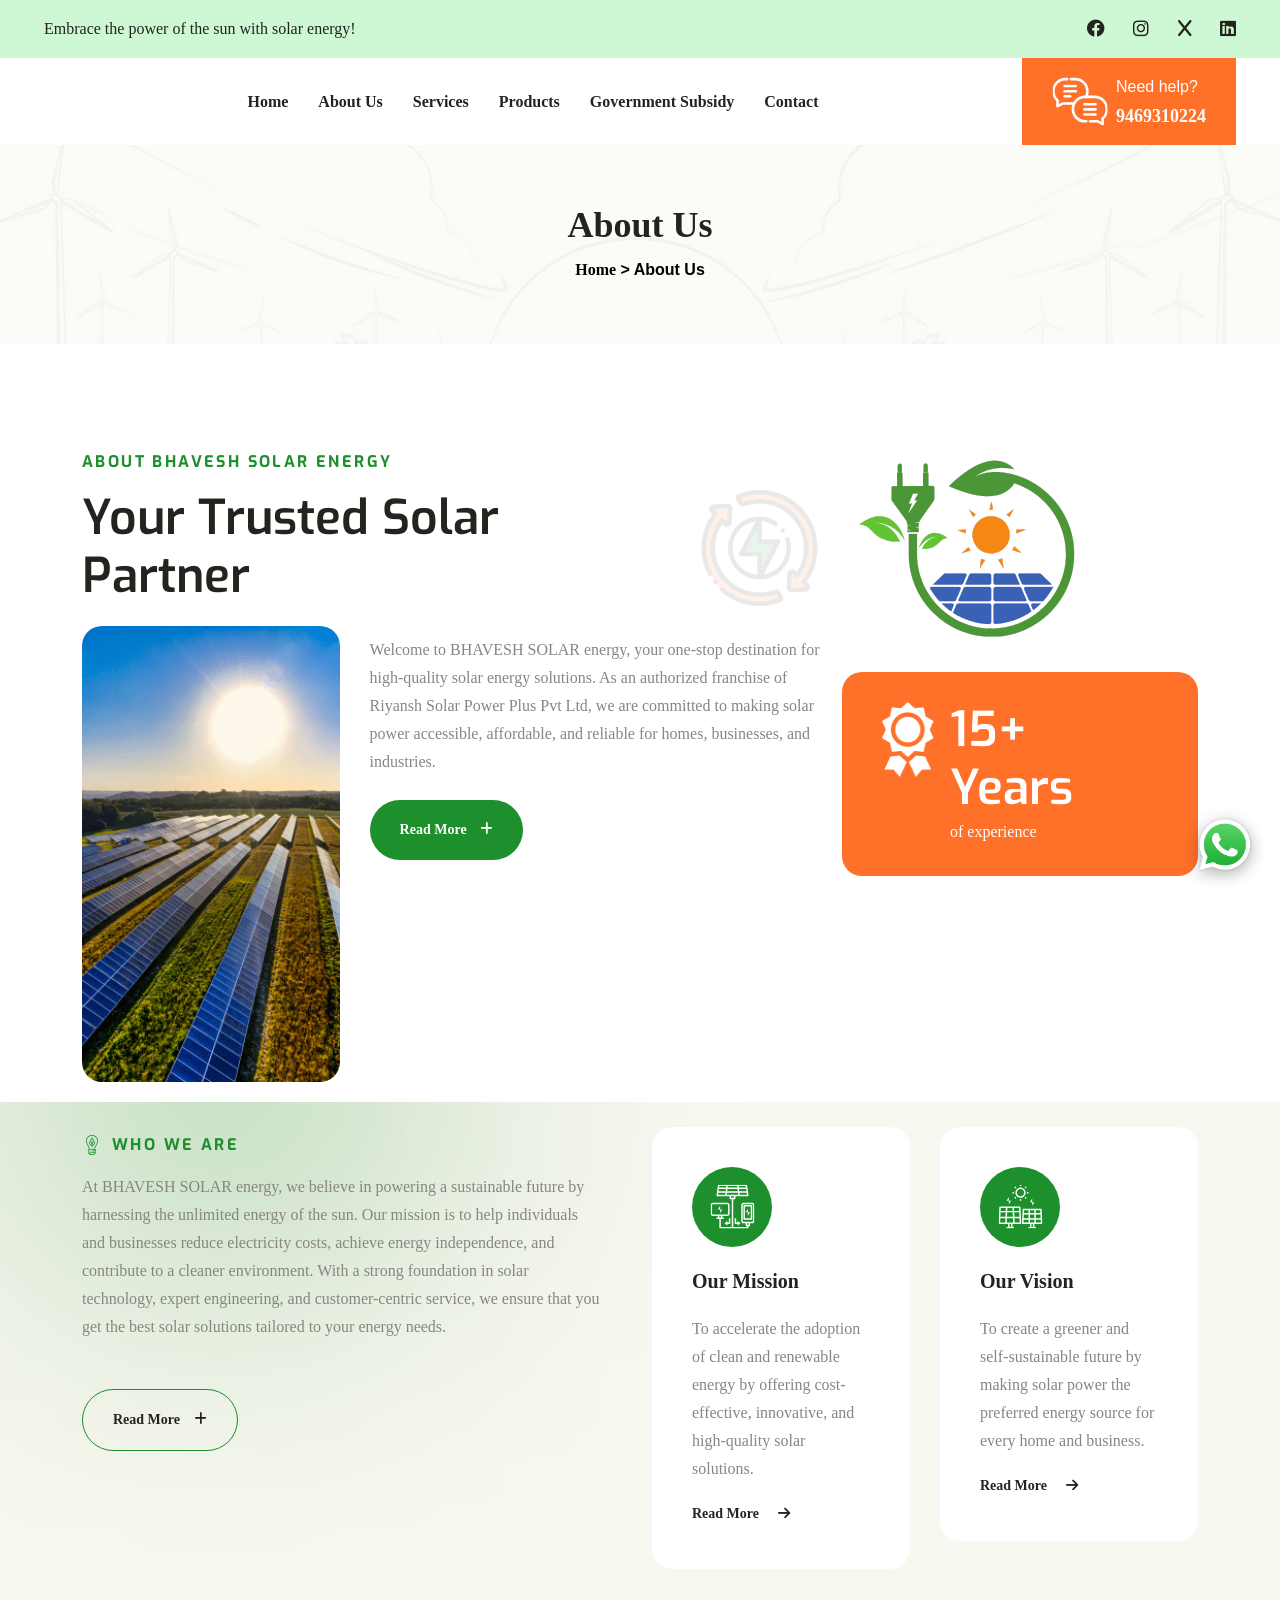
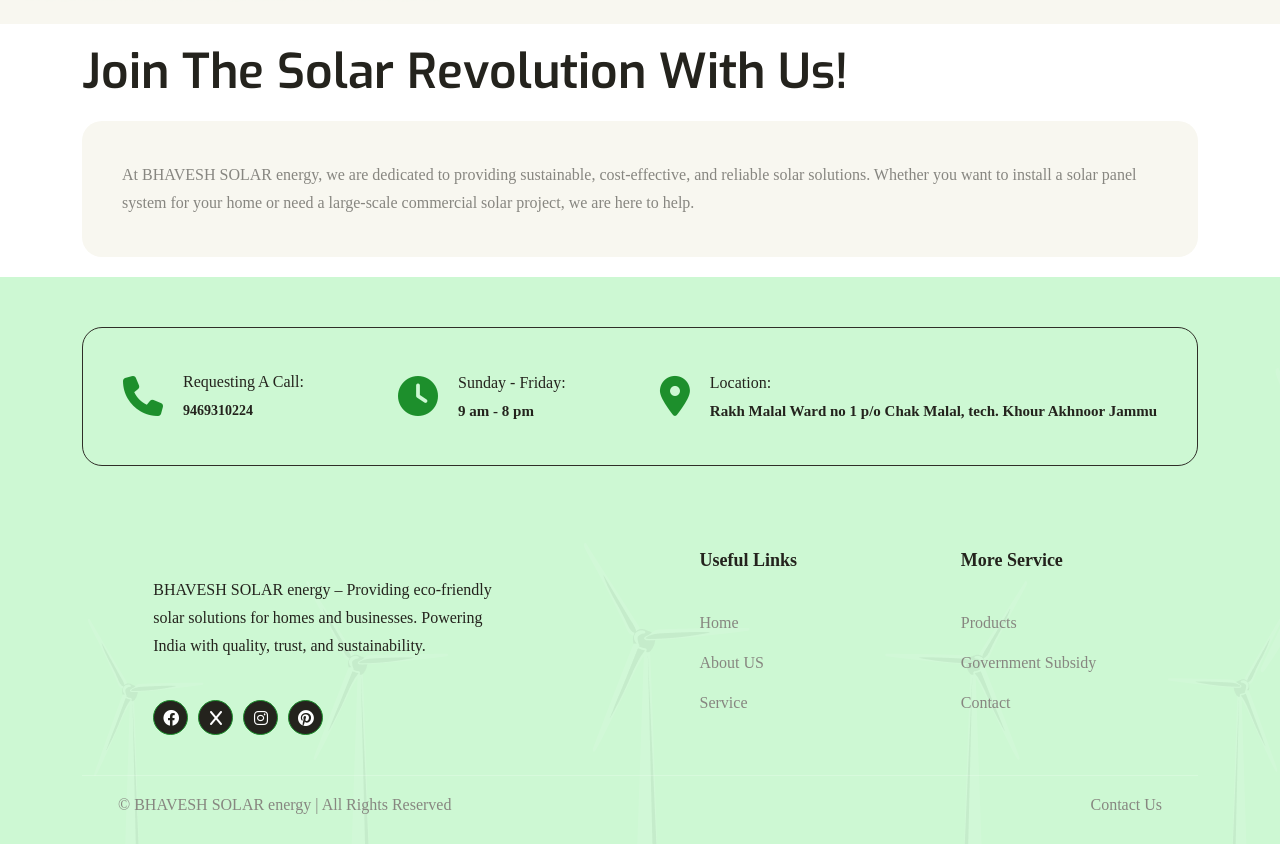
==== about-us.html @ 12debda6 "Initial commit - rgsolarenterprises.in website" ====
﻿<!DOCTYPE html>
<!-- Language -->
<html lang="zxx">


<head>
    <meta http-equiv="Cache-Control" content="no-cache, no-store, must-revalidate" />
    <meta http-equiv="Pragma" content="no-cache" />
    <meta http-equiv="Expires" content="0" />
    <style>
        .text {
            color: black;
        }

        .text:hover {
            color: #1D8F2C;
        }

        .center-box {
            display: flex;
            justify-content: center;
            align-items: center;
            height: 100vh;
        }

        .content-box {
            text-align: center;
            padding: 50px;
            border: 2px solid transparent;
            transition: border-color 0.3s ease-in-out;
        }

        /* .content-box:hover {
            border-color: #f39c12; 
        } */
    </style>
    <!-- Meta Tags -->
    <meta charset="UTF-8" />
    <meta name="viewport" content="width=device-width, initial-scale=1.0" />
    <!-- Page Title -->
    <title>JK Solar - BHAVESH SOLAR energy</title>
    <!-- Favicon -->
    <link rel="shortcut icon" href="assets/images/favicon.html" />

    <!-- Bootstrap CSS -->
    <link rel="stylesheet" href="assets/vendors/bootstrap/css/bootstrap.min.css" />
    <!-- FontAwesome CSS -->
    <link rel="stylesheet" href="assets/vendors/font-awesome/css/all.min.css" />
    <!-- Slick Slider CSS -->
    <link rel="stylesheet" href="assets/vendors/slick-slider/slick.css" />
    <!-- Slick Slider Theme -->
    <link rel="stylesheet" href="assets/vendors/slick-slider/slick-theme.css" />

    <!-- MetisMenu CSS -->
    <link rel="stylesheet" href="assets/vendors/metismenu/metismenu.css" />

    <!-- Magnific Popup -->
    <link rel="stylesheet" href="assets/vendors/magnific-popup/magnific-popup.css" />

    <!-- Main Stylesheet -->
    <link rel="stylesheet" href="assets/css/style.css?v=202610112" />
</head>

<body class="body-wrapper home-one" data-scroll-animation="true">
    <!-- Overlay -->
    <div class="overlay"></div>

    <!-- Top Header Start -->
    <div class="srex-top-header d-none d-md-block">
        <div class="container-fluid">
            <div class="row">
                <div class="col-6 col-md-8">
                    <p>Embrace the power of the sun with solar energy!</p>
                </div>
                <div class="col-6 col-md-4">
                    <ul>
                        <li>
                            <a href="#"><i class="fa-brands fa-facebook"></i></a>
                            <a href="#"><i class="fa-brands fa-instagram"></i></a>
                            <a href="#"><i class="fa-brands fa-x"></i></a>
                            <a href="#"><i class="fa-brands fa-linkedin"></i></a>
                        </li>
                    </ul>
                </div>
            </div>
        </div>
    </div>
    <!-- Top Header End -->


    <!-- Header Start -->

    <header class="srex-header srex-header--home-two">
        <div class="container-fluid">
            <div class="row">
                <div class="col-12">
                    <nav class="ud-main-menu ud-main-menu--home-one d-flex align-items-center justify-content-between" aria-label="Main Navigation">
                        <div class="ud-main-menu__logo ">
                            <a href="index.html">
                <!-- <img 
                  src="assets/images/img4.png"
                  alt="rsSolar"
                > -->
              </a>
                        </div>
                        <ul class="ud-main-menu__links d-none d-lg-flex">
                            <li>
                                <a href="index.html">Home </i
                ></a>
                                <!-- <ul class="ud-main-menu__sub-menu">
                  <li><a href="index.html">Home 1</a></li>
                  <li><a href="index.html">Home 2</a></li>
                  <li><a href="index-3.html">Home 3</a></li>
                </ul> -->
                            </li>
                            <li>
                                <a href="about.html">About Us</a>
                            </li>
                            <li>
                                <a href="services.html">Services </i
                ></a>

                            </li>


                            <li>
                                <a href="products.html">Products</i
                ></a>

                            </li>
                            <li>
                                <a href="governmentSubsidy.html">Government Subsidy </a>
                            </li>
                            <li>
                                <a href="contact.html">Contact</a>
                            </li>
                        </ul>

                        <div class="ud-hamburger-menu d-block d-lg-none ">
                            <div class="ud-hamburger-menu__btn">
                                <span></span>
                            </div>
                        </div>

                        <div class="srex-header__call srex-header--home-two__call-two d-flex align-items-center gap-2 m-0 d-none d-xl-flex">
                            <img src="assets/images/chat-2.svg" alt="Chat">
                            <div>
                                <span>Need help?</span>
                                <h4>
                                    <a href="tel:+919469310224">9469310224</a>
                                </h4>
                            </div>
                        </div>
                    </nav>
                </div>
            </div>
        </div>

        <!-- Side Popup -->
        <div class="ud-side-popup ud-side-popup--home-one">
            <div class="ud-side-popup__header">
                <div class="ud-side-popup__header-logo">
                    <!-- <img src="assets/images/img4.png" alt="rssolar"> -->
                </div>
                <button class="side-popup-close">
          <i class="fa-solid fa-xmark"></i>
        </button>
            </div>
            <div class="ud-side-popup__body">
                <ul class="metismenu" id="side-menu">
                    <li>
                        <a href="index.html">
              Home 
            </a>

                    </li>
                    <li>
                        <a href="about.html">About Us</a>
                    </li>
                    <li>
                        <a href="services.html">
              Services 
            </a>

                    </li>


                    <li>
                        <a href="products.html">
              Products 
            </a>

                    </li>
                    <li>
                        <a href="governmentSubsidy.html">Government Subsidy </a>
                    </li>
                    <li>
                        <a href="contact.html">Contact</a>
                    </li>
                </ul>
            </div>
            <div class="ud-side-popup__bottom">
                <div class="ud-side-popup__bottom-info">
                    <div class="ud-side-popup__bottom-info-box d-flex align-items-center gap-3 py-0 m-0">
                        <i class="fa-solid fa-phone"></i>
                        <div class="ud-header-info-box__details">
                            <span>Need Help?</span>
                            <h4>
                                <a href="tel:+919469310224">9469310224</a>
                            </h4>
                        </div>
                    </div>
                    <div class="ud-side-popup__bottom-info-box d-flex align-items-center gap-3 py-0 m-0">
                        <i class="fa-solid fa-paper-plane"></i>
                        <div class="ud-header-info-box__details">
                            <span>Rakh Malal Ward no 1 p/o Chak Malal, tech. Khour Akhnoor Jammu</span>
                            <h4>Signature Franchise</h4>
                        </div>
                    </div>
                    <div class="ud-side-popup__bottom-info-box d-flex align-items-center gap-3 py-0 m-0">
                        <i class="fa-solid fa-envelope"></i>
                        <div class="ud-header-info-box__details">
                            <span>Send email</span>
                            <h4>
                                <a href="mailto:sharmageeta5291@gmail.com">sharmageeta5291@gmail.com</a>
              </h4>
            </div>
          </div>
        </div>
        <ul class="ud-side-popup__bottom-socials">
          <li>
            <a href="#">
              <i class="fa-brands fa-facebook-f"></i>
            </a>
                                </li>
                                <li>
                                    <a href="#">
              <i class="fa-brands fa-x-twitter"></i>
            </a>
                                </li>
                                <li>
                                    <a href="#">
              <i class="fa-brands fa-instagram"></i>
            </a>
                                </li>
                                <li>
                                    <a href="#">
              <i class="fa-brands fa-youtube"></i>
            </a>
                                </li>
                                </ul>
                        </div>
                    </div>
    </header>

    <!-- Header End -->


    <!-- start whatsapp icon -->

    <div class="whatsapp-icon">
        <a href="https://wa.me/919469310224" class="whatsapp-float" target="_blank"><img src="assets/images/WhatsApp.png" alt="whatsapp-icon"> </a>
    </div>

    <!-- close whatsapp icon  -->

    <!-- START SECTION TOP -->
    <section class="section-top">
        <div class="container">
            <div class="col-lg-10 offset-lg-1 text-center">
                <div class="section-top-title">
                    <h1>About Us</h1>
                    <ul>
                        <li><a href="index.html">Home</a></li>
                        <li>> About Us</li>
                    </ul>
                </div>
                <!-- //.HERO-TEXT -->
            </div>
            <!--- END COL -->
        </div>
        <!--- END CONTAINER -->
    </section>
    <!-- END SECTION TOP -->

    <!-- About Us Section Start -->
    <section class="srex-about-us-two sbut srex-section">
        <div class="container">
            <div class="row justify-content-between">
                <div class="col-12 col-lg-8">
                    <div class="srex-section__head wow ud-fade-in-up" data-wow-delay="200ms">
                        <h5 class="srex-section__head__badge">About BHAVESH SOLAR energy</h5>
                        <div class="d-flex align-content-center gap-5">
                            <h2 class="srex-section__head__title">
                                Your Trusted Solar Partner
                            </h2>
                            <img src="assets/images/frame.png" alt="About_Us_Frame" class="srex-about-us-two__img wow ud-fade-in-down" data-wow-delay="200ms" />
                        </div>
                    </div>
                    <div class="srex-about-us-two__left-content wow ud-fade-in-up" data-wow-delay="200ms">
                        <div class="srex-about-us-two__left-content__img">
                            <img src="assets/images/about-us/Solaroasis%20about%203.png" alt="About_Us_Left" />
                        </div>
                        <div class="srex-about-us-two__left-content__right wow ud-fade-in-up" data-wow-delay="200ms">
                            <p>
                                Welcome to BHAVESH SOLAR energy, your one-stop destination for high-quality solar energy solutions. As an authorized franchise of Riyansh Solar Power Plus Pvt Ltd, we are committed to making solar power accessible, affordable, and reliable for homes, businesses,
                                and industries.
                            </p>
                            <!-- <div class="srex-icon-list mt-3">
                                    <ul>
                                        <li>
                                            <i class="fa-solid fa-check"></i>
                                            <p>
                                                Redefining Energy with Solar
                                                Technology
                                            </p>
                                        </li>
                                        <li>
                                            <i class="fa-solid fa-check"></i>
                                            <p>Unleash the Power of the Sun</p>
                                        </li>
                                    </ul>
                                </div> -->
                            <a href="#" class="srex-btn srex-btn--primary mt-4">
                  Read More <i class="fa-solid fa-plus"></i>
                </a>
                        </div>
                    </div>
                </div>
                <div class="col-12 col-lg-4">
                    <img src="assets/images/about-us/Solaroasis%20Aboutus01.png" alt="About_Us_Right" class="srex-about-us-two__right-content__img wow ud-fade-in-up" data-wow-delay="200ms" />
                    <div class="srex-about-us-two__box d-flex gap-3 wow ud-fade-in-up" data-wow-delay="200ms">
                        <img src="assets/images/about-us/medal.png" alt="Medal" />
                        <div class="srex-about-us-two__box__text">
                            <h2>15+ Years</h2>
                            <p>of experience</p>
                        </div>
                    </div>
                </div>
            </div>
        </div>
    </section>

    <!-- About Us Section End -->

    <!-- Features Start -->
    <section class="srex-features srex-section">
        <div class="container">
            <div class="row justify-content-between">
                <div class="col-lg-6 col-12">
                    <div class="srex-features__left text-left">
                        <div class="srex-section__head">
                            <h5 class="srex-section__head__badge wow ud-fade-in-up" data-wow-delay="200ms">
                                <img src="assets/images/badge-icon.svg" alt="Badge Icon" /> Who We Are
                            </h5>
                            <!-- <h2 class="srex-section__head__title wow ud-fade-in-up" data-wow-delay="250ms">
									Harness the power of the sun with solar
									energy!
								</h2> -->
                            <p class="mb-5 wow ud-fade-in-up" data-wow-delay="200ms">
                                At BHAVESH SOLAR energy, we believe in powering a sustainable future by harnessing the unlimited energy of the sun. Our mission is to help individuals and businesses reduce electricity costs, achieve energy independence, and contribute to a cleaner environment.
                                With a strong foundation in solar technology, expert engineering, and customer-centric service, we ensure that you get the best solar solutions tailored to your energy needs.
                            </p>
                            <a href="#" class="srex-btn srex-btn--outline wow ud-fade-in-up" data-wow-delay="200ms">
                  Read More <i class="fa-solid fa-plus"></i>
                </a>
                        </div>
                    </div>
                </div>
                <div class="col-lg-6 col-12">
                    <div class="srex-info-box srex-info-box--feature-box">
                        <div class="row">
                            <div class="col-md-6 col-12">
                                <div class="srex-info-box__item wow ud-fade-in-up" data-wow-duration="1s">
                                    <div class="d-flex justify-content-between align-items-center">
                                        <div class="srex-info-box__item__img">
                                            <img src="assets/images/home-one/features/features-1.svg" class="srex-info-box__item__logo" alt="GreenSun Support" />
                                        </div>
                                    </div>
                                    <h3 class="srex-info-box__item__text">Our Mission</h3>
                                    <p class="mb-3">
                                        To accelerate the adoption of clean and renewable energy by offering cost-effective, innovative, and high-quality solar solutions.
                                    </p>
                                    <div class="srex-info-box__more">
                                        <a href="#">Read More
                        <i class="fa-solid fa-arrow-right"></i>
                      </a>
                                    </div>
                                </div>
                            </div>
                            <div class="col-md-6 col-12">
                                <div class="srex-info-box__item wow ud-fade-in-up" data-wow-duration="1.3s">
                                    <div class="d-flex justify-content-between align-items-center">
                                        <div class="srex-info-box__item__img">
                                            <img src="assets/images/home-one/features/features-2.svg" class="srex-info-box__item__logo" alt="BrightSun Support" />
                                        </div>
                                    </div>
                                    <h3 class="srex-info-box__item__text">Our Vision</h3>
                                    <p class="mb-3">
                                        To create a greener and self-sustainable future by making solar power the preferred energy source for every home and business.
                                    </p>
                                    <div class="srex-info-box__more">
                                        <a href="#">Read More <i class="fa-solid fa-arrow-right"></i
                      ></a>
                                    </div>
                                </div>
                            </div>


                        </div>
                    </div>
                </div>
            </div>
        </div>
    </section>
    <div class="container">
        <h2 class="srex-info-box__item__text">
            Join the Solar Revolution with Us!
        </h2>
        <p class="srex-info-box__item wow ud-fade-in-up srex-service-text">
            At BHAVESH SOLAR energy, we are dedicated to providing sustainable, cost-effective, and reliable solar solutions. Whether you want to install a solar panel system for your home or need a large-scale commercial solar project, we are here to help.
        </p>
    </div>
    <!-- Features End -->



    <!-- Footer Start-->
    <footer class="srex-footer-two">
        <div class="container">
            <div class="srex-footer-two__top__content">
                <ul class="srex-footer-two__top__content__contact d-flex justify-content-between">
                    <li>
                        <div class="srex-footer-two__top__content__contact __icon">
                            <i class="fa-solid fa-phone"></i>
                        </div>
                        <div class="srex-footer-two__top__content__contact __text">
                            <p>
                                Requesting A Call:
                            </p>
                            <p>
                                <a style="font-size: 14px;" href="tel:+919469310224">9469310224</a>
                            </p>
                        </div>
                    </li>
                    <li>
                        <div class="srex-footer-two__top__content__contact __icon">
                            <i class="fa-solid fa-clock"></i>
                        </div>
                        <div class="srex-footer-two__top__content__contact __text">
                            <p>
                                Sunday - Friday:
                            </p>
                            <h3 style="font-size: 15px;">
                                9 am - 8 pm
                            </h3>
                        </div>
                    </li>
                    <li>
                        <div class="srex-footer-two__top__content__contact __icon">
                            <i class="fa-solid fa-location-dot"></i>
                        </div>
                        <div class="srex-footer-two__top__content__contact __text">
                            <p>
                                Location:
                            </p>
                            <h3 style="font-size: 15px;">Rakh Malal Ward no 1 p/o Chak Malal, tech. Khour Akhnoor Jammu</h3>
                        </div>
                    </li>

                </ul>
            </div>
            <div class="srex-footer-two__links footer-two">
                <div class="row justify-content-evenly">
                    <div class="col-12 col-lg-5 col-md-6">
                        <div class="srex-footer-two__links__logo">
                            <!-- <img src="assets/images/img4.png" alt="Logo"> -->
                            <p class="srex-footer-two__links__logo__text">BHAVESH SOLAR energy – Providing eco-friendly solar solutions for homes and businesses. Powering India with quality, trust, and sustainability.</p>
                            <ul class="srex-footer-two__links__social_links">
                                <li><i class="fa-brands fa-facebook"></i></li>
                                <li><i class="fa-brands fa-x"></i></li>
                                <li><i class="fa-brands fa-instagram"></i></li>
                                <li><i class="fa-brands fa-pinterest"></i></li>
                            </ul>
                        </div>
                    </div>
                    <div class="col-12 col-lg-2 col-md-6">
                        <div class="srex-footer__links__wrapper">
                            <h4>Useful Links</h4>
                            <div class="srex-footer__links__content">
                                <ul class="srex-footer__links__list">
                                    <li>
                                        <a href="index.html">Home</a>
                                    </li>
                                    <li>
                                        <a href="about.html">About US</a>
                                    </li>
                                    <li>
                                        <a href="services.html">Service</a>
                                    </li>

                                </ul>
                            </div>
                        </div>
                    </div>
                    <div class="col-12 col-lg-2 col-md-6">
                        <div class="srex-footer__links__wrapper">
                            <h4>More Service</h4>
                            <div class="srex-footer__links__content">
                                <ul class="srex-footer__links__list">
                                    <li>
                                        <a href="products.html">Products</a>
                                    </li>
                                    <li>
                                        <a href="governmentSubsidy.html">Government Subsidy</a>
                                    </li>
                                    <li>
                                        <a href="contact.html">Contact</a>
                                    </li>
                                </ul>
                            </div>
                        </div>
                    </div>

                </div>
            </div>

            <div class="border-line"></div>

            <div class="srex-footer__bottom">
                <div class="row mx-4">
                    <div class="col-12 col-md-6">
                        <p>
                            &copy; BHAVESH SOLAR energy | All Rights Reserved
                        </p>
                    </div>
                    <div class="col-12 col-md-6">
                        <ul class="srex-footer__bottom__links">

                            <li>
                                <a href="contact.html">Contact Us</a>
                            </li>
                        </ul>
                    </div>
                </div>
            </div>
        </div>
    </footer>
    <!-- Footer End -->

    <!-- jQuery -->
    <script src="assets/vendors/jquery/jquery-3.6.0.min.js"></script>
    <!-- Popper JS -->
    <script src="assets/vendors/bootstrap/js/popper.min.js"></script>
    <!-- Bootstrap JS -->
    <script src="assets/vendors/bootstrap/js/bootstrap.min.js"></script>
    <!-- Slick Slider JS -->
    <script src="assets/vendors/slick-slider/slick.js"></script>
    <!-- WOW JS -->
    <script src="assets/vendors/wow/wow.min.js"></script>
    <!-- MetisMenu JS -->
    <script src="assets/vendors/metismenu/metismenu.js"></script>

    <!-- Magnific Popup JS -->
    <script src="assets/vendors/magnific-popup/magnific-popup.min.js"></script>

    <!-- Waypoints JS -->
    <script src="assets/vendors/waypoints/waypoints.min.js"></script>
    <!-- CounterUp JS -->
    <script src="assets/vendors/counterup/counterup.js"></script>

    <!-- Mixitup -->
    <script src="assets/vendors/jquery-mixitup/jquery-mixitup.min.js"></script>

    <!-- Custom JS -->
    <script src="assets/js/custom.js"></script>
    <!-- Code injected by live-server -->
    <script>
        // <![CDATA[  <-- For SVG support
        if ('WebSocket' in window) {
            (function() {
                function refreshCSS() {
                    var sheets = [].slice.call(document.getElementsByTagName("link"));
                    var head = document.getElementsByTagName("head")[0];
                    for (var i = 0; i < sheets.length; ++i) {
                        var elem = sheets[i];
                        var parent = elem.parentElement || head;
                        parent.removeChild(elem);
                        var rel = elem.rel;
                        if (elem.href && typeof rel != "string" || rel.length == 0 || rel.toLowerCase() == "stylesheet") {
                            var url = elem.href.replace(/(&|\?)_cacheOverride=\d+/, '');
                            elem.href = url + (url.indexOf('?') >= 0 ? '&' : '?') + '_cacheOverride=' + (new Date().valueOf());
                        }
                        parent.appendChild(elem);
                    }
                }
                var protocol = window.location.protocol === 'http:' ? 'ws://' : 'wss://';
                var address = protocol + window.location.host + window.location.pathname + '/ws';
                var socket = new WebSocket(address);
                socket.onmessage = function(msg) {
                    if (msg.data == 'reload') window.location.reload();
                    else if (msg.data == 'refreshcss') refreshCSS();
                };
                if (sessionStorage && !sessionStorage.getItem('IsThisFirstTime_Log_From_LiveServer')) {
                    console.log('Live reload enabled.');
                    sessionStorage.setItem('IsThisFirstTime_Log_From_LiveServer', true);
                }
            })();
        } else {
            console.error('Upgrade your browser. This Browser is NOT supported WebSocket for Live-Reloading.');
        }
        // ]]>
    </script>
</body>

</html>
---- assets/vendors/metismenu/metismenu.css ----
/*
 * metismenu - v2.7.2
 * A jQuery menu plugin
 * https://github.com/onokumus/metismenu#readme
 *
 * Made by Osman Nuri Okumus <onokumus@gmail.com> (https://github.com/onokumus)
 * Under MIT License
 */
 .metismenu .arrow{float:right;line-height:1.42857}[dir=rtl] .metismenu .arrow,[dir=rtl] .metismenu .plus-minus,[dir=rtl] .metismenu .plus-times{float:left}.metismenu .glyphicon.arrow:before{content:"\e079"}.metismenu .active>a>.glyphicon.arrow:before{content:"\e114"}.metismenu .fa.arrow:before{content:"\f104"}.metismenu .active>a>.fa.arrow:before{content:"\f107"}.metismenu .ion.arrow:before{content:"\f3d2"}.metismenu .active>a>.ion.arrow:before{content:"\f3d0"}.metismenu .plus-minus,.metismenu .plus-times{float:right}.metismenu .fa.plus-minus:before,.metismenu .fa.plus-times:before{content:"\f067"}.metismenu .active>a>.fa.plus-times{-webkit-transform:rotate(45deg);-ms-transform:rotate(45deg);-o-transform:rotate(45deg);transform:rotate(45deg)}.metismenu .active>a>.fa.plus-minus:before{content:"\f068"}.metismenu .collapse{display:none}.metismenu .collapse.in{display:block}.metismenu .collapsing{position:relative;height:0;overflow:hidden;-webkit-transition-timing-function:ease;-o-transition-timing-function:ease;transition-timing-function:ease;-webkit-transition-duration:.35s;-o-transition-duration:.35s;transition-duration:.35s;-webkit-transition-property:height,visibility;-o-transition-property:height,visibility;transition-property:height,visibility}.metismenu .has-arrow{position:relative}.metismenu .has-arrow::after{position:absolute;content:'';width:.5em;height:.5em;border-width:1px 0 0 1px;border-style:solid;border-color:initial;right:1em;-webkit-transform:rotate(-45deg) translate(0,-50%);-ms-transform:rotate(-45deg) translate(0,-50%);-o-transform:rotate(-45deg) translate(0,-50%);transform:rotate(-45deg) translate(0,-50%);-webkit-transform-origin:top;-ms-transform-origin:top;-o-transform-origin:top;transform-origin:top;top:50%;-webkit-transition:.3s ease-out;-o-transition:.3s ease-out;transition:.3s ease-out}[dir=rtl] .metismenu .has-arrow::after{right:auto;left:1em;-webkit-transform:rotate(135deg) translate(0,-50%);-ms-transform:rotate(135deg) translate(0,-50%);-o-transform:rotate(135deg) translate(0,-50%);transform:rotate(135deg) translate(0,-50%)}.metismenu .active>.has-arrow::after,.metismenu .has-arrow[aria-expanded=true]::after{-webkit-transform:rotate(-135deg) translate(0,-50%);-ms-transform:rotate(-135deg) translate(0,-50%);-o-transform:rotate(-135deg) translate(0,-50%);transform:rotate(-135deg) translate(0,-50%)}
---- assets/css/style.css ----
/**
===========================
Template: Solarex - Solar & Renewable Energy HTML Template
File: Default Styles
Author: ultraDevs
Author URI: https://themeforest.net/user/ultradevs
Description: Solarex - Solar & Renewable Energy HTML Template
Version: 1.0.0
===========================

Note: This file contains the styles for the full template. You can edit the styles of the template from here.

Default Styles

Table of Contents
01/ Variables
02/ Mixins
03/ Animation
04/ Fonts
05/ Common
06/ Top Header
07/ Header
08/ Hero
09/ Services
10/ About US
11/ Features
12/ Video
13/ Contact
14/ Portfolio
15/ Sponsor
16/ FAQ
17/ News Letter
18/ Stats
19/ Testimonial
20/ Blog
21/ Footer
22/ Support
23/ Pricing
24/ whatsapp icon
====================================
**/
/*------------------------------------
	01/ Variables
------------------------------------*/
/*------------------
Responsive Media Query Variables
------------------*/
/*------------------
Colors
------------------*/
/*------------------------------------
	02/ Mixins
------------------------------------*/
/*------------------------------------
	03/ Animation
------------------------------------*/
@import url("https://fonts.googleapis.com/css2?family=Exo:ital,wght@0,100..900;1,100..900&amp;family=Manrope:wght@200..800&amp;display=swap");
.ud-animated {
  animation-duration: 1s;
  animation-fill-mode: both;
}

/**
 * Fade in animation
*/
.ud-fade-in {
  animation-name: fadeIn;
}

@keyframes fadeIn {
  from {
    opacity: 0;
  }
  to {
    opacity: 1;
  }
}
/**
 * Fade out animation
*/
.ud-fade-out {
  animation-name: fadeOut;
}

@keyframes fadeOut {
  from {
    opacity: 1;
  }
  to {
    opacity: 0;
  }
}
/**
 * Fade in Left animation
*/
.ud-fade-in-left {
  animation-name: fadeInLeft;
}

@keyframes fadeInLeft {
  from {
    opacity: 0;
    transform: translateX(-50px);
  }
  to {
    opacity: 1;
    transform: translateX(0);
  }
}
/**
 * Fade in Right animation
*/
.ud-fade-in-right {
  animation-name: fadeInRight;
}

@keyframes fadeInRight {
  from {
    opacity: 0;
    transform: translateX(50px);
  }
  to {
    opacity: 1;
    transform: translateX(0);
  }
}
/**
 * Fade in Up animation
*/
.ud-fade-in-up {
  animation-name: fadeInUp;
}

@keyframes fadeInUp {
  from {
    opacity: 0;
    transform: translateY(50px);
  }
  to {
    opacity: 1;
    transform: translateY(0);
  }
}
/**
 * Fade in Down animation
*/
.ud-fade-in-down {
  animation-name: fadeInDown;
}

@keyframes fadeInDown {
  from {
    opacity: 0;
    transform: translateY(-50px);
  }
  to {
    opacity: 1;
    transform: translateY(0);
  }
}
/**
 * Zoom in animation
*/
.ud-zoom-in {
  animation-name: zoomIn;
}

@keyframes zoomIn {
  from {
    opacity: 0;
    transform: scale(0.5);
  }
  to {
    opacity: 1;
    transform: scale(1);
  }
}
/**
 * Zoom out animation
*/
.ud-zoom-out {
  animation-name: zoomOut;
}

@keyframes zoomOut {
  from {
    opacity: 1;
    transform: scale(1);
  }
  to {
    opacity: 0;
    transform: scale(0.5);
  }
}
/**
 * Rotate animation
*/
.ud-rotate {
  animation-name: rotate;
}

@keyframes rotate {
  from {
    transform: rotate(0deg);
  }
  to {
    transform: rotate(360deg);
  }
}
/**
 * Bounce animation
*/
.ud-bounce {
  animation-name: bounce;
}

@keyframes bounce {
  0%,
  20%,
  50%,
  80%,
  100% {
    transform: translateY(0);
  }
  40% {
    transform: translateY(-30px);
  }
  60% {
    transform: translateY(-15px);
  }
}
/**
 * Flash animation
*/
.ud-flash {
  animation-name: flash;
}

@keyframes flash {
  0%,
  50%,
  100% {
    opacity: 1;
  }
  25%,
  75% {
    opacity: 0;
  }
}
/*------------------------------------
	04/ Fonts
------------------------------------*/
/*------------------------------------
	05/ Common
------------------------------------*/
*,
*::before,
*::after {
  box-sizing: border-box;
  padding: 0;
  margin: 0;
}

body {
  background-color: #fff;
  color: #000;
  font-family: "Manrope", sans-serif;
  font-size: 16px;
  line-height: 1.5;
  margin: 0;
  padding: 0;
  -webkit-font-smoothing: antialiased;
  -moz-osx-font-smoothing: grayscale;
}

img {
  max-width: 100%;
  height: auto;
}

a {
  text-decoration: none;
  color: #24231d;
  font-family: Manrope;
  font-size: 18px;
  font-style: normal;
  font-weight: 700;
  line-height: 28px; /* 155.556% */
  transition: all 0.3s ease-in-out;
}

a:hover,
a:focus {
  color: #24231d;
  text-decoration: none;
}

h1,
h2,
h3,
.srex-accordion .accordion-header__left__badge,
h4,
h5,
h6,
p {
  margin: 0;
  color: #24231d;
  transition: all 0.3s ease-in-out;
}

h1 a,
h2 a,
h3 a,
.srex-accordion .accordion-header__left__badge a,
h4 a,
h5 a,
h6 a,
p a {
  color: inherit;
}

h1 {
  color: #24231d;
  font-family: Manrope;
  font-size: 60px;
  font-style: normal;
  font-weight: 700;
  line-height: 115%;
}
@media (max-width: 767px) {
  h1 {
    font-size: 45px;
    line-height: 55px;
  }
}

h2 {
  color: #24231d;
  font-family: Exo;
  font-size: 48px;
  font-style: normal;
  font-weight: 600;
  line-height: 57.6px; /* 120% */
  text-transform: capitalize;
}
@media (max-width: 767px) {
  h2 {
    font-size: 35px;
    line-height: 50px;
  }
}
@media only screen and (min-width: 768px) and (max-width: 991px) {
  h2 {
    font-size: 40px;
    line-height: 50px;
  }
}

h3,
.srex-accordion .accordion-header__left__badge {
  color: #24231d;
  font-family: Manrope;
  font-size: 20px;
  font-style: normal;
  font-weight: 700;
  line-height: 28px; /* 140% */
}
@media (max-width: 767px) {
  h3,
  .srex-accordion .accordion-header__left__badge {
    font-size: 18px;
    line-height: 25px;
  }
}
@media only screen and (min-width: 768px) and (max-width: 991px) {
  h3,
  .srex-accordion .accordion-header__left__badge {
    font-size: 19px;
    line-height: 25px;
  }
}

h4 {
  font-family: Manrope;
  font-size: 18px;
  font-style: normal;
  font-weight: 700;
  line-height: 28px; /* 155.556% */
  text-transform: capitalize;
}

h5 {
  font-family: Exo;
  font-size: 16px;
  font-style: normal;
  font-weight: 700;
  line-height: 36px; /* 225% */
  letter-spacing: 2.4px;
  text-transform: uppercase;
  color: #1d8f2c;
}
@media (max-width: 767px) {
  h5 {
    font-size: 15px;
    line-height: 20px;
  }
}

h6 {
  color: #24231d;
  font-family: Manrope;
  font-size: 14px;
  font-style: normal;
  font-weight: 800;
  line-height: 30px; /* 214.286% */
  text-transform: capitalize;
}

p {
  font-family: Manrope;
  font-size: 16px;
  font-style: normal;
  font-weight: 500;
  line-height: 28px;
  color: #878680;
}
@media (max-width: 767px) {
  p {
    font-size: 15px;
    line-height: 20px;
  }
}

ul,
ol {
  list-style: none;
  padding: 0;
  margin: 0;
}

button {
  border: none;
  background: none;
  cursor: pointer;
}

i {
  line-height: 0;
  margin: 0;
  padding: 0;
}

/*------------------------------------
	Input
------------------------------------*/
input:focus {
  outline: none;
}

/*------------------------------------
	Section
------------------------------------*/
.srex-section {
  padding-bottom: 20px;
  position: relative;
}
@media (max-width: 767px) {
  .srex-section {
    padding-bottom: 30px;
  }
}
@media only screen and (min-width: 768px) and (max-width: 991px) {
  .srex-section {
    padding-bottom: 40px;
  }
}
.srex-section__frame {
  position: absolute;
  left: 46%;
  top: 180px;
}
@media (max-width: 767px) {
  .srex-section__frame {
    left: 36%;
  }
}
.srex-section__head--mw {
  text-align: center;
  max-width: 700px;
  margin: 0 auto;
}
@media (max-width: 767px) {
  .srex-section__head {
    max-width: 95%;
    margin: 0 auto;
    text-align: center;
  }
}
@media only screen and (min-width: 768px) and (max-width: 991px) {
  .srex-section__head {
    max-width: 95%;
    margin: 0 auto;
    text-align: center;
  }
}
@media (max-width: 767px) {
  .srex-section__head .srex-icon-list {
    display: table;
    margin: 0 auto;
  }
}
@media only screen and (min-width: 768px) and (max-width: 991px) {
  .srex-section__head .srex-icon-list {
    display: table;
    margin: 0 auto;
  }
}
.srex-section__head__badge {
  color: #1d8f2c;
  display: -ms-inline-flexbox;
  display: inline-flex;
  -ms-flex-align: center;
  align-items: center;
  gap: 10px;
  margin-bottom: 10px;
}
.srex-section__head__badge img {
  width: 20px;
  height: 20px;
}
/*------------------------------------
	Container
------------------------------------*/
@media (max-width: 767px) {
  .container,
  .srex-about-us-one__container {
    width: 95%;
  }
}
.container-fluid {
  width: 95%;
}

/*------------------------------------
	Button
------------------------------------*/
.srex-btn {
  font-family: Manrope;
  font-size: 14px;
  font-style: normal;
  font-weight: 800;
  line-height: 30px; /* 214.286% */
  text-transform: capitalize;
  transition: all 0.3s ease;
  display: inline-block;
  padding: 15px 30px;
}
@media (max-width: 767px) {
  .srex-btn {
    padding: 10px 20px;
  }
}
.srex-btn--outline {
  color: #24231d;
  background-color: transparent;
  border: 1px solid #1d8f2c;
  border-radius: 999px;
}
.srex-btn--outline:hover {
  background-color: #1d8f2c;
  color: #fff;
}
.srex-btn--primary {
  color: #fff;
  background-color: #1d8f2c;
  border-radius: 999px;
}
.srex-btn--primary:hover {
  background-color: #ff7029;
  color: #fff;
}
.srex-btn--secondary {
  color: #fff;
  background-color: #ff7029;
  border-radius: 999px;
}
.srex-btn--secondary:hover {
  background-color: #1d8f2c;
  color: #fff;
}
.srex-btn--white {
  color: #24231d;
  background-color: #fff;
  border-radius: 999px;
}
.srex-btn--white:hover {
  background-color: #ff7029;
  color: #fff;
}
.srex-btn i {
  margin-left: 10px;
  font-size: 14px;
  font-style: normal;
  font-weight: 900;
  line-height: normal;
  transition: all 0.3s ease;
}

/*------------------------------------
	Icon List 
------------------------------------*/
.srex-icon-list ul li {
  display: -ms-flexbox;
  display: flex;
  gap: 15px;
  -ms-flex-align: center;
  align-items: center;
  margin-bottom: 10px;
}
.srex-icon-list ul li i {
  color: #1d8f2c;
  font-size: 16px;
  font-style: normal;
  font-weight: 900;
  line-height: normal;
}
.srex-icon-list ul li p {
  margin-bottom: 0;
  color: #24231d;
}
.srex-icon-list--multi-text ul li {
  -ms-flex-align: start;
  align-items: start;
  text-align: left;
}
.srex-icon-list--multi-text ul li i {
  line-height: 33px;
}
.srex-icon-list--multi-text ul li p {
  color: #878680;
}

/*------------------------------------
	Overlay
------------------------------------*/
.overlay {
  position: fixed;
  top: 0;
  left: 0;
  right: 0;
  bottom: 0;
  width: 100%;
  height: 100%;
  background-color: rgba(0, 0, 0, 0.7);
  z-index: 40;
  opacity: 0;
  visibility: hidden;
  transition: all 0.5s ease-in-out;
}
.overlay--active {
  opacity: 1;
  visibility: visible;
}

/*---------------------
	Info Box
----------------------*/
.srex-info-box .row {
  --bs-gutter-x: 30px;
}
.srex-info-box__item {
  border-radius: 20px;
  background: #f8f7f0;
  padding: 40px;
  margin-bottom: 30px;
  transition: all 0.3s ease-in-out;
}
.srex-info-box__item:hover {
  background: #fff;
  box-shadow: 0px 10px 10px rgba(0, 0, 0, 0.1);
  position: relative;
  z-index: 100;
  -ms-transform: translate(0, -10px);
  transform: translate(0, -10px);
}
.srex-info-box__item:hover .srex-info-box__more i {
  margin-left: 10px;
}
.srex-info-box__item:hover a,
.srex-info-box__item:hover i {
  color: #1d8f2c;
}
.srex-info-box__item:hover .srex-info-box__item__number {
  -webkit-text-stroke: 1px #1d8f2c;
}
.srex-info-box__item__img {
  width: 80px;
  height: 80px;
  background: #fff;
  border-radius: 50%;
  display: -ms-flexbox;
  display: flex;
  -ms-flex-pack: center;
  justify-content: center;
  -ms-flex-align: center;
  align-items: center;
}
.srex-info-box__item__img img {
  height: 45px;
  width: 45px;
}
.srex-info-box__item__number {
  -webkit-text-stroke: 1px #232434;
  color: transparent;
}
.srex-info-box__item--3 .srex-icon-list {
  margin-top: 20px;
}
.srex-info-box__item--3 .srex-icon-list i {
  color: #ff7029;
  font-size: 15px;
}
.srex-info-box__item--3 .srex-icon-list p {
  color: #878680;
}
.srex-service-text {
  margin-bottom: 20px;
}
.srex-info-box__item--3 .srex-info-box__item__top-text {
  margin-bottom: 30px;
}
.srex-info-box__item--green-support {
  background-color: rgba(255, 112, 41, 0.05);
}
.srex-info-box__item--solar-pro {
  background-color: rgba(29, 143, 44, 0.05);
}
.srex-info-box__item--solar-pro i {
  color: #1d8f2c !important;
}
.srex-info-box__item--eco-solar {
  background-color: rgba(255, 112, 41, 0.05);
}
.srex-info-box__item__text {
  margin: 20px 0;
  transition: all 0.3s ease-in-out;
}
.srex-info-box__more {
  display: -ms-flexbox;
  display: flex;
  -ms-flex-align: center;
  align-items: center;
}
.srex-info-box__more a {
  color: #24231d;
  font-size: 14px;
  font-style: normal;
  font-weight: 800;
  line-height: 30px;
  text-transform: capitalize;
}
.srex-info-box__more i {
  color: #24231d;
  margin-left: 15px;
  transition: 0.3s;
}
.srex-info-box--feature-box .srex-info-box__item {
  background: #fff;
}
.srex-info-box--feature-box .srex-info-box__item:hover h3,
.srex-info-box--feature-box
  .srex-info-box__item:hover
  .srex-accordion
  .accordion-header__left__badge,
.srex-accordion
  .srex-info-box--feature-box
  .srex-info-box__item:hover
  .accordion-header__left__badge {
  color: #1d8f2c;
}
.srex-info-box--feature-box .srex-info-box__item__img {
  background: #1d8f2c;
}

/*------------------------------------
	Accordion
------------------------------------*/
.srex-accordion .accordion-item {
  box-shadow: 0px 10px 20px 0px rgba(0, 0, 0, 0.05);
  background-color: #24231d;
  border: 1px solid #2f2e28;
  border-radius: 30px;
  margin-bottom: 20px;
}
@media (max-width: 767px) {
  .srex-accordion .accordion-item {
    margin-top: 20px;
  }
}
.srex-accordion .accordion-header__left {
  display: -ms-inline-flexbox;
  display: inline-flex;
  gap: 20px;
  -ms-flex-align: center;
  align-items: center;
}
.srex-accordion .accordion-header__left__badge {
  background-color: #1d8f2c;
  padding: 10px 14px;
  color: #fff;
  border-radius: 10px;
}
@media (max-width: 767px) {
  .srex-accordion .accordion-header__left h3,
  .srex-accordion .accordion-header__left .accordion-header__left__badge {
    font-size: 15px;
  }
}
.srex-accordion .accordion-button {
  font-size: 16px;
  font-weight: 600;
  line-height: 24px;
  border: 30px;
  padding: 20px;
  color: #fff;
  text-transform: capitalize;
  background-color: transparent;
  border-top-left-radius: 30px;
  border-top-right-radius: 30px;
  transition: all 0.3s ease-in-out;
  display: -ms-flexbox;
  display: flex;
  -ms-flex-pack: justify;
  justify-content: space-between;
  cursor: pointer;
}
.srex-accordion .accordion-button h3,
.srex-accordion .accordion-button .accordion-header__left__badge {
  color: #fff;
}
.srex-accordion .accordion-button::after {
  content: none;
}
@media (max-width: 767px) {
  .srex-accordion .accordion-button {
    padding: 10px;
    font-size: 14px;
  }
}
.srex-accordion .accordion-button:focus {
  border: none;
  box-shadow: unset;
  outline: none;
}
.srex-accordion .accordion-button:not(.collapsed) {
  background-color: #2f2e28;
  color: #fff;
  box-shadow: none;
  border-top-left-radius: 30px;
  border-top-right-radius: 30px;
}
.srex-accordion .accordion-button:not(.collapsed) .open {
  display: none;
}
.srex-accordion .accordion-button:not(.collapsed) .close {
  display: block;
}
.srex-accordion
  .accordion-button:not(.collapsed)
  .accordion-header__left__badge {
  background-color: #ff7029;
}
.srex-accordion .accordion-button i {
  color: #fff;
  margin-right: 20px;
  font-size: 20px;
  transition: all 0.3s ease-in-out;
}
.srex-accordion .accordion-button .open {
  display: block;
  color: #1d8f2c;
}
.srex-accordion .accordion-button .close {
  display: none;
}
.srex-accordion .accordion-body {
  font-size: 16px;
  color: #878c8f;
  line-height: 24px;
  background: transparent;
  border-bottom-left-radius: 30px;
  border-bottom-right-radius: 30px;
  padding: 20px 90px 30px 90px;
}
@media (max-width: 767px) {
  .srex-accordion .accordion-body {
    font-size: 15px;
    padding-top: 0;
    padding: 20px 30px 30px 30px;
  }
}
.srex-accordion .accordion-collapse.show {
  background-color: #2f2e28;
  border-bottom-left-radius: 30px;
  border-bottom-right-radius: 30px;
}
@media (max-width: 480px) {
  .srex-tabs .nav-link {
    padding: 12px 25px !important;
  }
}
/*------------------------------------
	Tabs
------------------------------------*/
.srex-tabs .nav {
  gap: 20px;
}
.srex-tabs .nav-link {
  color: #24231d;
  font-family: Manrope;
  font-size: 20px;
  font-style: normal;
  font-weight: 700;
  line-height: 28px;
  padding: 12px 40px;
  border: 1px solid #e3e3e3;
}
.srex-tabs .nav-link.active {
  background-color: transparent;
  border: 1px solid #1d8f2c;
  color: #24231d;
}
.srex-tabs .nav-link:hover {
  background-color: transparent;
  border: 1px solid #1d8f2c;
  color: #24231d;
}
.srex-tabs .tab-content {
  margin-top: 30px;
}

.relative {
  position: relative;
}

/*------------------------------------
	06/ Top Header
------------------------------------*/
.srex-top-header {
  background: #cdf8d3;
  padding: 15px 0 15px 0;
}
@media (max-width: 767px) {
  .srex-top-header {
    padding: 15px 10px;
  }
}
.srex-top-header p {
  color: #24231d;
}
@media (max-width: 767px) {
  .srex-top-header p {
    font-size: 10px;
  }
}
.srex-top-header ul {
  display: -ms-flexbox;
  display: flex;
  -ms-flex-pack: end;
  justify-content: flex-end;
}
.srex-top-header ul li a {
  padding: 0 12px;
}
.srex-top-header ul li a:last-child {
  padding-right: 0;
}

/*------------------------------------
	07/ Header
------------------------------------*/
/*------------------
	Navbar
--------------------*/
/*-----------------
    Main Menu
-------------------*/
.ud-main-menu ul {
  list-style: none;
  padding: 0;
  margin: 0;
}
.ud-main-menu ul > li {
  display: inline-block;
  transition: all 0.3s ease-in-out;
  position: relative;
}
.ud-main-menu ul > li > a {
  display: block;
  font-size: 16px;
  font-style: normal;
  font-weight: 600;
  line-height: 36px;
  text-transform: capitalize;
  padding: 20px 15px;
  text-decoration: none;
  color: #24231d;
  transition: all 0.3s ease-in-out;
}
.ud-main-menu ul > li > a i {
  vertical-align: middle;
  font-size: 12px;
  margin-left: 5px;
}
.ud-main-menu ul > li > a:hover {
  color: #1d8f2c;
}
.ud-main-menu ul > li:hover > ul {
  opacity: 1;
  visibility: visible;
  -ms-transform: translateY(0);
  transform: translateY(0);
}
.ud-main-menu ul > li > ul {
  position: absolute;
  top: 100%;
  left: 0;
  opacity: 0;
  visibility: hidden;
  transition: all 0.3s ease-in-out;
  -ms-transform: translateY(50px);
  transform: translateY(50px);
  width: 250px;
  background-color: #fff;
  box-shadow: 0 0 10px rgba(0, 0, 0, 0.1);
  z-index: 9999;
}
.ud-main-menu ul > li > ul li {
  display: block;
}
.ud-main-menu ul > li > ul li a {
  padding: 15px;
  line-height: normal;
}
.ud-main-menu ul > li > ul li a:hover {
  background-color: #f8f7f0;
}

.srex-header--home-two .ud-main-menu__sub-menu li a {
  padding: 15px !important;
}

/*------------------
	Mobile Menu
--------------------*/
.ud-header__mobile-nav-bar #hambuger i {
  font-size: 30px;
  color: #1d8f2c;
  transition: all 0.3s ease;
}
.ud-header__mobile-nav-bar .ud-mobile-nav-wrap__menu {
  position: fixed;
  right: -300px;
  top: 0;
  width: 300px;
  height: 100%;
  background: #1d8f2c;
  z-index: 9999;
  transition: all 0.3s ease;
  overflow-y: auto;
  padding: 20px 15px;
}
.ud-header__mobile-nav-bar .ud-mobile-nav-wrap__menu--open {
  right: 0;
}
.ud-header__mobile-nav-bar .ud-mobile-nav-wrap__menu__close {
  background: transparent;
  padding: 0 5px;
}
.ud-header__mobile-nav-bar .ud-mobile-nav-wrap__menu__close i {
  color: #fff;
  font-size: 30px;
}
.ud-header__mobile-nav-bar .ud-mobile-nav-wrap__menu ul li a {
  color: #fff;
  font-size: 16px;
  font-weight: 600;
  display: block;
  padding: 10px 15px;
  border-bottom: 1px solid #1d8f2c;
  line-height: 26px;
}
.ud-header__mobile-nav-bar .ud-mobile-nav-wrap__menu ul li a i {
  font-size: 12px;
  margin-left: 5px;
}
.ud-header__mobile-nav-bar__overlay {
  position: fixed;
  top: 0;
  left: 0;
  width: 100%;
  height: 100%;
  background: rgba(0, 0, 0, 0.5);
  z-index: 9998;
  opacity: 0;
  visibility: hidden;
  transition: all 0.3s ease;
}
.ud-header__mobile-nav-bar__overlay--open {
  opacity: 1;
  visibility: visible;
}

/*---------------------
	Header Side Popup
----------------------*/
.ud-side-popup {
  width: 500px;
  height: 100%;
  position: fixed;
  top: 0;
  bottom: 0;
  right: -500px;
  background-color: #fff;
  z-index: 99;
  padding: 50px;
  transition: all 0.4s ease-in-out;
  overflow-y: scroll;
  opacity: 0;
  visibility: hidden;
}
@media (max-width: 767px) {
  .ud-side-popup {
    width: 300px;
    right: -300px;
    padding: 30px 20px;
  }
}
.ud-side-popup__header {
  display: -ms-flexbox;
  display: flex;
  -ms-flex-align: center;
  align-items: center;
  -ms-flex-pack: justify;
  justify-content: space-between;
  margin-bottom: 60px;
}
.ud-side-popup__header-logo img {
  width: 140px;
  height: auto;
}
.ud-side-popup__header .side-popup-close {
  background: transparent;
  display: -ms-flexbox;
  display: flex;
  -ms-flex-align: center;
  align-items: center;
  -ms-flex-pack: justify;
  justify-content: space-between;
  transition: all 0.4s ease-in-out;
}
.ud-side-popup__header .side-popup-close:hover {
  -ms-transform: rotate(180deg);
  transform: rotate(180deg);
}
.ud-side-popup__header .side-popup-close i {
  color: #000;
  font-size: 24px;
  color: #1d8f2c;
}
.ud-side-popup__body {
  margin-bottom: 50px;
}
.ud-side-popup__body ul li a {
  font-size: 16px;
  font-weight: 600;
  line-height: 36px;
  color: #24231d;
  padding: 5px 0;
  display: -ms-flexbox;
  display: flex;
  -ms-flex-align: center;
  align-items: center;
  -ms-flex-pack: justify;
  justify-content: space-between;
  transition: all 0.3s ease-in-out;
}
.ud-side-popup__body ul li a:hover {
  color: #1d8f2c;
}
.ud-side-popup__body ul li a:hover i {
  background-color: #1d8f2c;
  color: #fff;
  transition: all 0.4s ease-in-out;
}
.ud-side-popup__body ul li a i {
  font-size: 14px;
  color: #1d8f2c;
  padding: 10px;
  transition: all 0.3s ease-in-out;
}
.ud-side-popup__body ul li ul {
  margin-left: 10px;
}
.ud-side-popup__body ul li ul li a {
  padding: 5px 0;
}
.ud-side-popup__bottom-info {
  display: -ms-flexbox;
  display: flex;
  -ms-flex-direction: column;
  flex-direction: column;
  gap: 20px;
  margin-bottom: 40px;
}
.ud-side-popup__bottom-info-box i {
  font-size: 30px;
  color: #1d8f2c;
}
.ud-side-popup__bottom-info-box h4 {
  font-weight: 600;
}
.ud-side-popup__bottom-socials {
  display: -ms-flexbox;
  display: flex;
  -ms-flex-align: center;
  align-items: center;
  gap: 20px;
}
.ud-side-popup__bottom-socials li a {
  cursor: pointer;
  background-color: #1d8f2c;
  display: -ms-flexbox;
  display: flex;
  -ms-flex-align: center;
  align-items: center;
  -ms-flex-pack: center;
  justify-content: center;
  width: 38px;
  height: 38px;
  color: #f4f4f4;
  border: 2px solid transparent;
  transition: all 0.4s ease-in-out;
}
.ud-side-popup__bottom-socials li a:hover {
  border-color: #1d8f2c;
  background-color: transparent;
  border-radius: 4px;
}
.ud-side-popup__bottom-socials li a:hover i {
  color: #1d8f2c;
}
.ud-side-popup__bottom-socials li a i {
  font-size: 20px;
}
.ud-side-popup--open {
  right: 0;
  opacity: 1;
  visibility: visible;
}

/*---------------------
	Header
----------------------*/
.srex-header {
  padding: 20px 5px;
  background-color: #fff;
  transition: all 0.3s ease-in-out;
}
.srex-header.sticky-top {
  padding: 15px 0;
  background-color: #fff;
  box-shadow: 0 2px 10px rgba(0, 0, 0, 0.1);
}
.srex-header__call svg {
  margin-right: 10px;
  height: 55px;
  width: 55px;
}
.srex-header__call svg path {
  stroke: #24231d;
}
.srex-header__call span {
  color: #878680;
  font-size: 16px;
  font-style: normal;
  font-weight: 500;
  line-height: 28px;
}
.srex-header__call h4 {
  color: #24231d;
  font-size: 20px;
  font-style: normal;
  font-weight: 700;
  line-height: 28px;
}
.srex-header__call h4 a {
  color: #24231d;
  text-decoration: none;
}
.srex-header__call h4 a:hover {
  color: #1d8f2c;
}

/*------------------------------------
	Header Home Two
------------------------------------*/
.srex-header--home-two {
  padding: 0;
}
@media (max-width: 767px) {
  .srex-header--home-two {
    padding: 15px;
  }
}
@media only screen and (min-width: 768px) and (max-width: 991px) {
  .srex-header--home-two {
    padding: 20px;
  }
}
.srex-header--home-two.sticky-top {
  padding: 0;
}
@media (max-width: 767px) {
  .srex-header--home-two.sticky-top {
    padding: 15px;
  }
}
@media (max-width: 767px) {
  .srex-header--home-two .container-fluid {
    width: 100%;
  }
}
@media only screen and (min-width: 768px) and (max-width: 991px) {
  .srex-header--home-two .container-fluid {
    width: 100%;
  }
}
.srex-header--home-two .ud-main-menu ul > li > a {
  padding: 25px 15px;
}
.srex-header--home-two__call-two {
  background: #ff7029;
  padding: 15px 30px;
}
.srex-header--home-two__call-two span {
  color: #fff;
}
.srex-header--home-two__call-two h4 a {
  color: #fff;
}
.srex-header--home-two__call-two h4 a:hover {
  color: #24231d;
}

/*---------------------
    Header Home Three
----------------------*/
.srex-header--home-three {
  padding: 0;
  background-color: transparent;
  position: relative;
  z-index: 999;
}
.srex-header--home-three nav {
  background-color: #fff;
  border-radius: 0 0 10px 10px;
  box-shadow: 0px 0px 60px 0px rgba(0, 0, 0, 0.05);
  padding: 0 30px;
}
@media (max-width: 767px) {
  .srex-header--home-three {
    padding: 0;
  }
}
@media only screen and (min-width: 768px) and (max-width: 991px) {
  .srex-header--home-three {
    padding: 20px;
  }
}
.srex-header--home-three.sticky-top {
  padding: 0;
}
@media (max-width: 767px) {
  .srex-header--home-three.sticky-top {
    padding: 15px;
  }
}
@media (max-width: 767px) {
  .srex-header--home-three nav {
    padding: 20px 15px;
  }
}
@media only screen and (min-width: 768px) and (max-width: 991px) {
  .srex-header--home-three nav {
    padding: 20px 30px;
  }
}
@media (max-width: 767px) {
  .srex-header--home-three .container-fluid {
    width: 100%;
  }
}
@media only screen and (min-width: 768px) and (max-width: 991px) {
  .srex-header--home-three .container-fluid {
    width: 100%;
  }
}
.srex-header--home-three .ud-main-menu ul > li > a {
  padding: 25px 15px;
}
.srex-header--home-three__call-three {
  background: #ff7029;
  padding: 15px 30px;
}
.srex-header--home-three__call-three span {
  color: #fff;
}
.srex-header--home-three__call-three h4 a {
  color: #fff;
}
.srex-header--home-three__call-three h4 a:hover {
  color: #24231d;
}

/*---------------------
    Header Hamburger Menu
----------------------*/
.ud-hamburger-menu {
  display: -ms-inline-flexbox;
  display: inline-flex;
}
.ud-hamburger-menu .ud-hamburger-menu__btn--active span {
  -ms-transform: rotate(45deg);
  transform: rotate(45deg);
}
.ud-hamburger-menu .ud-hamburger-menu__btn--active span::before {
  top: 0;
  -ms-transform: rotate(0);
  transform: rotate(0);
}
.ud-hamburger-menu .ud-hamburger-menu__btn--active span::after {
  top: 0;
  -ms-transform: rotate(90deg);
  transform: rotate(90deg);
}
.ud-hamburger-menu__btn {
  display: -ms-flexbox;
  display: flex;
  -ms-flex-align: center;
  align-items: center;
  width: 26px;
  height: 26px;
  position: relative;
  cursor: pointer;
}
.ud-hamburger-menu__btn span {
  display: block;
  position: absolute;
  width: 100%;
  height: 3px;
  background-color: #1d8f2c;
  transition: all 0.3s ease-in-out;
}
.ud-hamburger-menu__btn span::before,
.ud-hamburger-menu__btn span::after {
  content: "";
  display: block;
  position: absolute;
  width: 100%;
  height: 3px;
  background-color: #1d8f2c;
  transition: all 0.3s ease-in-out;
}
.ud-hamburger-menu__btn span::before {
  top: -8px;
}
.ud-hamburger-menu__btn span::after {
  top: 8px;
}

/*------------------------------------
	08/ Hero
------------------------------------*/
/*------------------------------------
	Hero One
------------------------------------*/
.srex-hero-one {
  background-color: #f8f7f0;
  padding: 50px 0 30px 0;
  margin-bottom: 40px;
}
@media (max-width: 767px) {
  .srex-hero-one {
    padding: 20px 0 0px 0;
  }
}
@media only screen and (min-width: 768px) and (max-width: 991px) {
  .srex-hero-one {
    margin-bottom: 70px;
    padding: 50px 0 50px 0;
  }
}
.srex-hero-one__box {
  border-radius: 20px;
  background-color: #fff;
  padding: 40px 40px 30px 40px;
  margin-bottom: 30px;
}
@media (max-width: 767px) {
  .srex-hero-one__box {
    padding: 30px;
  }
}
.srex-hero-one__box__text {
  margin-bottom: 20px;
}
@media (max-width: 767px) {
  .srex-hero-one__box__text {
    font-size: 30px;
    line-height: 40px;
  }
}
.srex-hero-one__box__text__top__line {
  height: 2px;
  background-color: #e3e3e3;
  width: 50%;
}
@media (max-width: 767px) {
  .srex-hero-one__box__text__top__line {
    width: 30%;
  }
}
.srex-hero-one__box__text span {
  color: #1d8f2c;
}
.srex-hero-one__box__desc {
  margin-bottom: 25px;
}
.srex-hero-one__left__enery__efficient {
  background-color: #1d8f2c;
  border-radius: 20px;
  padding: 40px 75px;
  text-align: center;
}
@media (max-width: 767px) {
  .srex-hero-one__left__enery__efficient {
    padding: 20px;
  }
}
.srex-hero-one__left__enery__efficient h2 {
  font-size: 68px;
  font-style: normal;
  font-weight: 700;
  line-height: 115%; /* 78.2px */
  text-transform: capitalize;
}
@media (max-width: 767px) {
  .srex-hero-one__left__enery__efficient h2 {
    font-size: 50px;
    line-height: 60px;
  }
}
.srex-hero-one__left__enery__efficient h2,
.srex-hero-one__left__enery__efficient p {
  font-family: Manrope, sans-serif;
  color: #fff;
}
.srex-hero-one__left__img {
  -ms-flex: 1;
  flex: 1;
}
.srex-hero-one__left__img img {
  border-radius: 20px;
  width: 100%;
  max-height: 186px;
  object-fit: cover;
}
@media (max-width: 767px) {
  .srex-hero-one__left__img img {
    max-height: 100%;
    min-height: 119px;
  }
}
@media (max-width: 767px) {
  .srex-hero-one__right {
    margin-top: 30px;
  }
}
@media only screen and (min-width: 768px) and (max-width: 991px) {
  .srex-hero-one__right {
    max-width: 60%;
    margin: 40px auto 0 auto;
  }
}
.srex-hero-one__right img {
  border-radius: 20px;
  height: 718px;
  margin-bottom: -65px;
  object-fit: cover;
}
@media (max-width: 767px) {
  .srex-hero-one__right img {
    height: 100%;
    margin-bottom: -40px;
  }
}
@media only screen and (min-width: 768px) and (max-width: 991px) {
  .srex-hero-one__right img {
    height: 100%;
    margin-bottom: -120px;
  }
}

/*------------------------------------
	Hero Two
------------------------------------*/
.srex-hero-two {
  width: 100%;
  min-height: 100vh;
  /* background: url(../images/home-two/hero/SolaroasisBaanner.png) no-repeat center bottom; */
  background-size: cover;
}
.srex-hero-two__box {
  padding: 20px 0px 20px 0;
}
@media (max-width: 767px) {
  .srex-hero-two__box {
    padding: 80px 0px;
  }
}
@media only screen and (min-width: 768px) and (max-width: 991px) {
  .srex-hero-two__box {
    padding: 90px 0px 70px 0;
  }
}
.srex-hero-two__box h1 {
  color: #fff;
  font-size: 150px;
  font-weight: 700;
  line-height: 115%;
}
@media (max-width: 767px) {
  .srex-hero-two__box h1 {
    font-size: 50px;
    margin-bottom: 15px;
  }
}
@media only screen and (min-width: 768px) and (max-width: 991px) {
  .srex-hero-two__box h1 {
    font-size: 80px;
  }
}
@media only screen and (min-width: 992px) and (max-width: 1280px) {
  .srex-hero-two__box h1 {
    font-size: 90px;
  }
}
.srex-hero-two__box h1 span {
  -webkit-text-stroke: 1px #fff;
  color: transparent;
}
.srex-hero-two__box h2 {
  color: #fff;
  font-size: 110px;
  font-weight: 700;
  line-height: 115%;
  text-align: center;
  position: relative;
}
@media (max-width: 767px) {
  .srex-hero-two__box h2 {
    font-size: 40px;
    margin-bottom: 15px;
    text-align: right;
  }
}
@media only screen and (min-width: 768px) and (max-width: 991px) {
  .srex-hero-two__box h2 {
    font-size: 50px;
  }
}
@media only screen and (min-width: 992px) and (max-width: 1280px) {
  .srex-hero-two__box h2 {
    font-size: 60px;
  }
}
.srex-hero-two__box h2::before {
  content: "";
  position: absolute;
  top: 50%;
  left: 0;
  width: 20%;
  height: 3px;
  background-color: #e3e3e3;
}
@media (max-width: 767px) {
  .srex-hero-two__box h2::before {
    width: 100px;
  }
}
.srex-hero-two__box p {
  max-width: 40%;
  color: #fff;
  padding-bottom: 30px;
}
@media (max-width: 767px) {
  .srex-hero-two__box p {
    max-width: 100%;
  }
}
@media only screen and (min-width: 768px) and (max-width: 991px) {
  .srex-hero-two__box p {
    max-width: 60%;
  }
}
@media only screen and (min-width: 992px) and (max-width: 1280px) {
  .srex-hero-two__box p {
    max-width: 70%;
  }
}
.srex-hero-two__box .srex-btn--outline {
  border-color: #ff7029;
  color: #fff;
}
@media (max-width: 767px) {
  .srex-hero-two__box .srex-btn--outline {
    padding: 10px 15px;
  }
}
.srex-hero-two__box .srex-btn--outline:hover {
  border-color: #ff7029;
  background-color: #ff7029;
  color: #fff;
}
.srex-hero-two__box .srex-btn--primary {
  background-color: #ff7029;
  border-color: #ff7029;
  color: #fff;
}
@media (max-width: 767px) {
  .srex-hero-two__box .srex-btn--primary {
    padding: 10px 15px;
  }
}
.srex-hero-two__box .srex-btn--primary:hover {
  background-color: transparent;
  border: 1px solid #ff7029;
  color: #fff;
}

/*------------------------------------
	Hero Three
------------------------------------*/
.srex-hero-three {
  background-image: url(../images/home-three/hero-bg.png);
  background-position: bottom;
  background-color: #f8f7f0;
  height: 815px;
  margin-top: -85px;
}
.srex-hero-three__left {
  max-width: 500px;
  padding: 200px 0;
}
.srex-hero-three__left__title {
  font-size: 68px;
  line-height: 78px;
  font-weight: 700;
  color: #24231d;
  text-transform: capitalize;
}
.srex-hero-three__left__title span {
  color: #ff7029;
}
.srex-hero-three__left__desc {
  color: #878680;
  margin-top: 30px;
}
.srex-hero-three__left .srex-btn {
  margin-top: 32px;
}
.srex-hero-three__right {
  position: absolute;
  right: 0;
  top: 0;
  bottom: 0;
}
@media (max-width: 767px) {
  .srex-hero-three__right img {
    display: none;
  }
}
/*------------------------------------
	09/ Services
------------------------------------*/
.srex-service {
  background: #fff;
  padding-top: 100px;
}
@media (max-width: 767px) {
  .srex-service {
    padding-top: 50px;
  }
}
@media only screen and (min-width: 768px) and (max-width: 991px) {
  .srex-service {
    padding-top: 50px;
  }
}
.srex-service .srex-section__head__title {
  max-width: 700px;
  margin: 0 auto 60px auto;
}

.srex-service-two {
  background: #f8f7f0;
  padding-top: 50px;
  position: relative;
}
.srex-service-two__frame {
  position: absolute;
  right: 29%;
}
@media (max-width: 767px) {
  .srex-service-two {
    padding-top: 50px;
  }
}
@media only screen and (min-width: 768px) and (max-width: 991px) {
  .srex-service-two {
    padding-top: 70px;
  }
}
.srex-service-two .srex-section__head__title {
  max-width: 700px;
  margin: 0 auto 60px auto;
}
.srex-service-two .srex-info-box__item {
  background: #fff;
}
.srex-service-two .srex-info-box__item:hover {
  border: 1px solid #1d8f2c;
}
.srex-service-two .srex-info-box__item__desc {
  margin-bottom: 40px;
}
.srex-service-two .srex-stats {
  margin-top: 150px;
}
@media (max-width: 767px) {
  .srex-service-two .srex-stats {
    margin-top: 60px;
  }
}
@media only screen and (min-width: 768px) and (max-width: 991px) {
  .srex-service-two .srex-stats {
    margin-top: 80px;
  }
}
.srex-service-two .srex-stats__item__text h2 {
  color: #1d8f2c;
}

@media (max-width: 767px) {
  .srex-service-three {
    padding-top: 70px;
  }
}
@media only screen and (min-width: 768px) and (max-width: 991px) {
  .srex-service-three {
    padding-top: 80px;
  }
}
.srex-service-three__left {
  padding-right: 30px;
  background-image: url(../images/home-two/service-two/service-3-bg.png);
  background-repeat: no-repeat;
  background-position: left bottom;
  height: 100%;
}
.srex-service-three__left p {
  margin-top: 15px;
  margin-bottom: 25px !important;
}
@media (max-width: 767px) {
  .srex-service-three__left {
    padding-right: 0;
    margin-bottom: 80px;
  }
}
@media only screen and (min-width: 768px) and (max-width: 991px) {
  .srex-service-three__left {
    padding-right: 0;
    margin-bottom: 80px;
  }
}

.srex-service-we-provide {
  padding-top: 80px;
  background-color: #f8f7f0;
  max-height: 750px;
  margin-bottom: 150px;
}
@media (max-width: 767px) {
  .srex-service-we-provide {
    max-height: 100%;
    margin-bottom: 0;
  }
}
@media only screen and (min-width: 768px) and (max-width: 991px) {
  .srex-service-we-provide {
    max-height: 100%;
    margin-bottom: 0;
  }
}
.srex-service-we-provide__items {
  margin-top: 60px;
}
.srex-service-we-provide .srex-portfolio-two__item {
  overflow: hidden;
  padding-top: 0px;
  border-radius: 20px;
}
.srex-service-we-provide .srex-portfolio-two__item * {
  transition: all 0.3s ease-in-out;
}
@media (max-width: 767px) {
  .srex-service-we-provide .srex-portfolio-two__item {
    padding-top: 30px;
    margin-bottom: 30px;
  }
}
.srex-service-we-provide .srex-portfolio-two__item img {
  overflow: hidden;
  border-radius: 20px;
}
.srex-service-we-provide .srex-portfolio-two__item__box {
  background-color: #fff;
  top: 0px;
  right: 0px;
  left: 0px;
  height: 100px;
}
.srex-service-we-provide .srex-portfolio-two__item:hover img {
  -ms-transform: scale(1.2);
  transform: scale(1.2);
}
.srex-service-we-provide
  .srex-portfolio-two__item:hover
  .srex-portfolio-two__item__box {
  background-color: #1d8f2c;
}
.srex-service-we-provide
  .srex-portfolio-two__item:hover
  .srex-portfolio-two__item__box
  h3,
.srex-service-we-provide
  .srex-portfolio-two__item:hover
  .srex-portfolio-two__item__box
  .srex-accordion
  .accordion-header__left__badge,
.srex-accordion
  .srex-service-we-provide
  .srex-portfolio-two__item:hover
  .srex-portfolio-two__item__box
  .accordion-header__left__badge,
.srex-service-we-provide
  .srex-portfolio-two__item:hover
  .srex-portfolio-two__item__box
  p {
  color: #fff;
}

/*------------------------------------
	10/ About US
------------------------------------*/
.srex-about-us-one__container {
  margin: 0 auto;
  padding: 0 0.75rem;
}
.srex-about-us-one__left {
  padding-top: 60px;
  padding-left: 33%;
}
@media only screen and (min-width: 992px) and (max-width: 1280px) {
  .srex-about-us-one__left {
    padding-left: 7%;
  }
}
@media (max-width: 767px) {
  .srex-about-us-one__left {
    padding-left: 0;
    margin-bottom: 40px;
    text-align: center;
  }
}
@media only screen and (min-width: 768px) and (max-width: 991px) {
  .srex-about-us-one__left {
    padding-left: 0;
    margin-bottom: 40px;
    text-align: center;
  }
}
.srex-about-us-one__left h2 {
  margin-bottom: 20px;
}
@media only screen and (min-width: 768px) and (max-width: 991px) {
  .srex-about-us-one__left .srex-section__head__desc {
    max-width: 80%;
    margin: 0 auto;
  }
}
.srex-about-us-one__left .srex-icon-list {
  margin-top: 35px;
  margin-bottom: 45px;
}
@media (max-width: 767px) {
  .srex-about-us-one__left .srex-icon-list {
    margin: 35px auto 45px auto;
    display: table;
  }
}
@media only screen and (min-width: 768px) and (max-width: 991px) {
  .srex-about-us-one__left .srex-icon-list {
    margin: 35px auto 45px auto;
    display: table;
  }
}
.srex-about-us-one__right__img {
  height: 780px;
  object-fit: cover;
  width: 100%;
}
@media (max-width: 767px) {
  .srex-about-us-one__right__img {
    height: 400px;
    margin-right: 0;
  }
}
@media only screen and (min-width: 768px) and (max-width: 991px) {
  .srex-about-us-one__right__img {
    height: 600px;
    margin-right: 0;
  }
}
.srex-about-us-one__right__box {
  background-color: #1d8f2c;
  color: #fff;
  position: absolute;
  top: 100%;
  padding: 25px 40px;
  border-radius: 20px;
  margin-top: -280px;
  margin-left: 50px;
}
@media (max-width: 767px) {
  .srex-about-us-one__right__box {
    margin-left: 0;
    right: 30px;
    margin-top: -165px;
    padding: 20px;
  }
}
@media only screen and (min-width: 768px) and (max-width: 991px) {
  .srex-about-us-one__right__box {
    margin-left: 0;
    right: 60px;
    margin-top: -230px;
    padding: 30px;
  }
}
@media only screen and (min-width: 992px) and (max-width: 1280px) {
  .srex-about-us-one__right__box {
    margin-left: 0;
    right: 80px;
  }
}
.srex-about-us-one__right__box img {
  height: 75px;
  width: 52px;
}
.srex-about-us-one__right__box__text h2,
.srex-about-us-one__right__box__text p {
  color: #fff;
}

.srex-section-bottom {
  margin-top: 50px;
}
@media (max-width: 767px) {
  .srex-section-bottom {
    margin-top: 80px;
  }
}
@media only screen and (min-width: 768px) and (max-width: 991px) {
  .srex-section-bottom .row {
    -ms-flex-direction: column-reverse;
    flex-direction: column-reverse;
    gap: 50px;
  }
}
.srex-section-bottom__left {
  position: relative;
  margin-top: 80px;
}
@media only screen and (min-width: 768px) and (max-width: 991px) {
  .srex-section-bottom__left {
    text-align: center;
  }
}
.srex-section-bottom__left__img {
  position: absolute;
  left: 65px;
  bottom: 0;
}
@media (max-width: 767px) {
  .srex-section-bottom__left__img {
    left: 50px;
    height: 400px;
  }
}
@media only screen and (min-width: 768px) and (max-width: 991px) {
  .srex-section-bottom__left__img {
    left: 170px;
    height: 500px;
  }
}
@media (max-width: 767px) {
  .srex-section-bottom__right {
    text-align: center;
    margin: 50px 0;
  }
}
@media only screen and (min-width: 768px) and (max-width: 991px) {
  .srex-section-bottom__right {
    text-align: center;
    margin: 50px 0;
  }
}
@media (max-width: 767px) {
  .srex-section-bottom__right .srex-section-bottom__right__desc {
    max-width: 90%;
    margin: 0 auto;
  }
}
@media only screen and (min-width: 768px) and (max-width: 991px) {
  .srex-section-bottom__right .srex-section-bottom__right__desc {
    max-width: 90%;
    margin: 0 auto;
  }
}
.srex-section-bottom__right__title {
  color: #24231d;
  font-family: Exo;
  font-size: 38px;
  font-style: normal;
  font-weight: 600;
  line-height: 47.6px; /* 125.263% */
  text-transform: capitalize;
  margin-bottom: 20px;
}
@media (max-width: 767px) {
  .srex-section-bottom__right .srex-icon-list {
    max-width: 90%;
    margin: 0 auto;
  }
}
@media only screen and (min-width: 768px) and (max-width: 991px) {
  .srex-section-bottom__right .srex-icon-list {
    max-width: 90%;
    margin: 0 auto;
  }
}

@media (max-width: 767px) {
  .srex-about-us-two {
    padding-top: 40px;
  }
}
@media (max-width: 767px) {
  .srex-about-us-two__img {
    display: none;
  }
}
.srex-about-us-two__left-content {
  margin-top: 20px;
  display: -ms-flexbox;
  display: flex;
  gap: 30px;
}
@media (max-width: 767px) {
  .srex-about-us-two__left-content {
    -ms-flex-direction: column;
    flex-direction: column;
    margin-bottom: 30px;
  }
}
@media only screen and (min-width: 768px) and (max-width: 991px) {
  .srex-about-us-two__left-content {
    margin-bottom: 30px;
  }
}
.srex-about-us-two__left-content__img {
  -ms-flex: 0 0 35%;
  flex: 0 0 35%;
}
@media (max-width: 767px) {
  .srex-about-us-two__left-content__img {
    -ms-flex: 0 0 100%;
    flex: 0 0 100%;
  }
}
.srex-about-us-two__left-content__img img {
  width: 100%;
  height: 100%;
  border-radius: 20px;
}
.srex-about-us-two__left-content__right {
  -ms-flex: 0 0 65%;
  flex: 0 0 65%;
  padding-top: 10px;
  padding-right: 20px;
}
@media (max-width: 767px) {
  .srex-about-us-two__left-content__right {
    -ms-flex: 0 0 100%;
    flex: 0 0 100%;
  }
}
.srex-about-us-two__right-content__img {
  border-radius: 20px;
}
@media only screen and (min-width: 768px) and (max-width: 991px) {
  .srex-about-us-two__right-content__img {
    width: 100%;
    object-fit: cover;
    max-height: 500px;
  }
}
.sbut {
  padding-top: 100px;
}
.srex-about-us-two__box {
  background-color: #ff7029;
  color: #fff;
  padding: 30px 40px;
  border-radius: 20px;
  margin-top: 30px;
}
@media only screen and (min-width: 768px) and (max-width: 991px) {
  .srex-about-us-two__box {
    max-width: 50%;
    margin: 0 auto;
    margin-top: -50px;
    position: relative;
    z-index: 99;
  }
}
.srex-about-us-two__box img {
  height: 75px;
  width: 52px;
}
.srex-about-us-two__box__text h2,
.srex-about-us-two__box__text p {
  color: #fff;
}

.srex-about-us-three__left {
  background-color: #e3e3e3;
  padding: 40px;
  border-radius: 20px;
  max-height: 550px;
  margin-right: 50px;
}
@media (max-width: 767px) {
  .srex-about-us-three__left {
    margin-right: 0px;
    margin-bottom: 30px;
    max-height: 100%;
    padding: 20px;
  }
}
@media only screen and (min-width: 768px) and (max-width: 991px) {
  .srex-about-us-three__left {
    margin-right: 0px;
    margin-bottom: 30px;
    max-height: 100%;
  }
}
.srex-about-us-three__left img {
  border-radius: 20px;
  width: 100%;
}
@media (max-width: 767px) {
  .srex-about-us-three__left img {
    margin-bottom: 40px;
  }
}
@media only screen and (min-width: 768px) and (max-width: 991px) {
  .srex-about-us-three__left img {
    margin-bottom: 40px;
  }
}
.srex-about-us-three__left__img-3-col {
  position: relative;
}
.srex-about-us-three__left__img-3-col::before {
  content: "";
  position: absolute;
  top: 0;
  right: -44px;
  width: 100%;
  bottom: 0;
  background: url(../images/dots.png) no-repeat;
}
.srex-about-us-three__left__img-3 {
  margin-top: -80px;
  position: relative;
  z-index: 1;
}
@media (max-width: 767px) {
  .srex-about-us-three__left__img-3 {
    margin-top: 0px;
  }
}
.srex-about-us-three__left__box {
  background-color: #1d8f2c;
  padding: 30px;
  border-radius: 20px;
  margin-top: 15px;
}
@media (max-width: 767px) {
  .srex-about-us-three__left__box {
    display: -ms-flexbox;
    display: flex;
    -ms-flex-align: center;
    align-items: center;
    -ms-flex-pack: center;
    justify-content: center;
    -ms-flex-direction: column;
    flex-direction: column;
    padding: 20px;
  }
}
.srex-about-us-three__left__box img {
  width: 40px;
  height: 40px;
  margin-bottom: 15px;
}
.srex-about-us-three__left__box h3,
.srex-about-us-three__left__box .srex-accordion .accordion-header__left__badge,
.srex-accordion .srex-about-us-three__left__box .accordion-header__left__badge {
  color: #fff;
}
.srex-about-us-three .srex-tabs {
  margin-top: 30px;
}
.srex-about-us-three .srex-tabs .tab-content .srex-section__head__desc {
  margin-bottom: 40px;
}
.srex-about-us-three .srex-tabs .tab-content .srex-icon-list i {
  background-color: #ff7029;
  height: 20px;
  width: 20px;
  border-radius: 100%;
  display: -ms-flexbox;
  display: flex;
  -ms-flex-align: center;
  align-items: center;
  -ms-flex-pack: center;
  justify-content: center;
  color: #fff;
  font-size: 12px;
}
.srex-about-us-three .srex-tabs .tab-content .srex-icon-list p {
  font-weight: 700;
}

/*------------------------------------
	11/ Features
------------------------------------*/
.srex-features {
  background: url("../images/features-bg.png") no-repeat;
  padding: 25px 0;
  background-size: cover;
}
@media (max-width: 767px) {
  .srex-features {
    padding: 25px 0;
  }
}
@media only screen and (min-width: 768px) and (max-width: 991px) {
  .srex-features {
    padding: 25px 0;
  }
}
@media only screen and (min-width: 992px) and (max-width: 1280px) {
  .srex-features {
    padding: 25px 0;
  }
}
.srex-features__left {
  max-width: 520px;
}
@media (max-width: 767px) {
  .srex-features__left {
    max-width: 100%;
    margin-bottom: 50px;
    text-align: center;
  }
}
@media only screen and (min-width: 768px) and (max-width: 991px) {
  .srex-features__left {
    max-width: 100%;
    margin-bottom: 50px;
    text-align: center;
  }
}
.srex-features__left h2 {
  margin-bottom: 25px;
}
.srex-features__left .srex-icon-list {
  margin-top: 45px;
  margin-bottom: 45px;
}

/*------------------------------------
	12/ Features
------------------------------------*/
.srex-video {
  margin-top: -330px;
}
@media (max-width: 767px) {
  .srex-video {
    margin-top: -80px;
    margin-bottom: 60px;
  }
}
@media only screen and (min-width: 768px) and (max-width: 991px) {
  .srex-video {
    margin-top: -120px;
    margin-bottom: 60px;
  }
}
@media only screen and (min-width: 992px) and (max-width: 1280px) {
  .srex-video {
    margin-top: -180px;
    margin-bottom: 40px;
  }
}
.srex-video__box {
  position: relative;
}
.srex-video__box img {
  border-radius: 40px;
}
@media (max-width: 767px) {
  .srex-video__box img {
    height: 150px;
    object-fit: cover;
  }
}
.srex-video__play__btn {
  background: #1d8f2c;
  border-radius: 50%;
  color: #fff;
  display: -ms-flexbox;
  display: flex;
  -ms-flex-align: center;
  align-items: center;
  -ms-flex-pack: center;
  justify-content: center;
  height: 120px;
  width: 120px;
  position: absolute;
  top: 50%;
  left: 50%;
  -ms-transform: translate(-50%, -50%);
  transform: translate(-50%, -50%);
  z-index: 1;
}
.srex-video__play__btn:hover {
  color: #fff !important;
}
.srex-video__play__btn:hover i {
  -ms-transform: scale(1.1);
  transform: scale(1.1);
}
@media (max-width: 767px) {
  .srex-video__play__btn {
    height: 60px;
    width: 60px;
  }
}
@media only screen and (min-width: 768px) and (max-width: 991px) {
  .srex-video__play__btn {
    height: 80px;
    width: 80px;
  }
}
@media only screen and (min-width: 992px) and (max-width: 1280px) {
  .srex-video__play__btn {
    height: 100px;
    width: 100px;
  }
}
.srex-video__play__btn i {
  font-size: 50px;
  transition: all 0.3s ease-in-out;
}
@media (max-width: 767px) {
  .srex-video__play__btn i {
    font-size: 30px;
  }
}
@media only screen and (min-width: 768px) and (max-width: 991px) {
  .srex-video__play__btn i {
    font-size: 40px;
  }
}

/*------------------------------------
	13/ Contact
------------------------------------*/
.srex-contact--three__row {
  background-color: #fff;
  box-shadow: 0px 0px 60px 0px rgba(0, 0, 0, 0.05);
  border-radius: 20px;
  padding: 30px 30px;
  -ms-flex-align: center;
  align-items: center;
}
.sct {
  padding: 100px 0;
}
.srex-contact--three .srex-contact__img {
  position: relative;
  margin-bottom: 40px;
}
.srex-contact--three .srex-contact__img img {
  border-radius: 20px;
  width: 100%;
}
.srex-contact--three .srex-contact__img__play-btn {
  position: absolute;
  top: 50%;
  left: 50%;
  -ms-transform: translate(-50%, -50%);
  transform: translate(-50%, -50%);
  background-color: #fff;
  height: 90px;
  width: 90px;
  border-radius: 50%;
  display: -ms-flexbox;
  display: flex;
  -ms-flex-align: center;
  align-items: center;
  -ms-flex-pack: center;
  justify-content: center;
}
.srex-contact--three .srex-contact__img__play-btn i {
  color: #1d8f2c;
  font-size: 30px;
}
.srex-contact--three .srex-contact__img__play-btn:hover {
  background-color: #1d8f2c;
}
.srex-contact--three .srex-contact__img__play-btn:hover i {
  color: #fff;
}
.srex-contact--three .srex-section__head__desc {
  margin-bottom: 60px;
  color: #24231d;
  margin-top: 12px;
}
.srex-contact--three .srex-contact__left {
  padding: 0 0 0 50px;
  background-color: #fff;
}
.srex-contact--three .srex-contact__left input,
.srex-contact--three .srex-contact__left textarea {
  border: 2px solid #e3e3e3;
}
.srex-contact--three .srex-contact__left .srex-btn {
  background-color: #1d8f2c;
}
.srex-contact--three .srex-contact__left .srex-btn:hover {
  background-color: #ff7029;
}
.srex-contact__left {
  background: #f8f7f0;
  padding: 60px;
  border-radius: 20px;
}
@media (max-width: 767px) {
  .srex-contact__left {
    padding: 30px;
  }
}
@media only screen and (min-width: 768px) and (max-width: 991px) {
  .srex-contact__left {
    padding: 40px;
  }
}
.srex-contact__left input {
  width: 100%;
  padding: 18px 30px;
  border: 1px solid #fff;
  box-sizing: border-box;
  border-radius: 999px;
  margin: 10px 0;
}
.srex-contact__left textarea {
  width: 100%;
  padding: 18px 30px;
  border: 1px solid #fff;
  box-sizing: border-box;
  border-radius: 30px;
  margin: 10px 0;
}
.srex-contact__left input:focus,
.srex-contact__left textarea:focus {
  outline: none;
}
.srex-contact__left button {
  margin-top: 10px;
  width: 100%;
  border-radius: 999px;
  text-transform: uppercase;
}
.srex-contact__right {
  background: url(../images/home-one/contact-left.png) no-repeat;
  background-position: bottom right;
  padding: 20px 0 60px 0;
}

/*------------------------------------
	14/ Portfolio
------------------------------------*/

.images {
  width: 350px;
  height: 250px;
  overflow: hidden;
  display: flex;
  justify-content: center;
  align-items: center;
  border-radius: 10px;
  transition: box-shadow 0.5s ease-in-out;
}

.images img {
  width: 100%;
  height: 100%;
  object-fit: cover;
  transition: transform;
}

.images:hover {
  box-shadow: 0 10px 20px rgba(0, 0, 0, 0.3);
}
.images:hover img {
  transform: scale(1.1);
  margin-bottom: 3px;
}

.srex-portfolio__title {
  width: 800px;
  margin: 0 auto;
  text-align: center;
}
@media (max-width: 767px) {
  .srex-portfolio__title {
    width: 100%;
  }
}
@media only screen and (min-width: 768px) and (max-width: 991px) {
  .srex-portfolio__title {
    width: 100%;
  }
}
.srex-portfolio .filter-item {
  display: none;
}
.srex-portfolio .controls ul {
  display: -ms-flexbox;
  display: flex;
  -ms-flex-wrap: nowrap;
  flex-wrap: nowrap;
  gap: 10px;
  -ms-flex-pack: center;
  justify-content: center;
  align-items: center;
  padding: 30px 0;
  margin-bottom: 30px;
  /* overflow-x: scroll; */
}
@media (max-width: 768px) {
  .srex-portfolio .controls ul {
    gap: 10px;
    -ms-flex-pack: start;
    justify-content: flex-start;
    overflow-x: scroll;
  }
}
@media only screen and (min-width: 768px) and (max-width: 1050px) {
  .srex-portfolio .controls ul {
    gap: 10px;
    -ms-flex-pack: start;
    justify-content: flex-start;
    overflow-x: scroll;
  }
}
/* @media (min-width: 1050px) {
  .srex-portfolio .controls ul {
    gap: 10px;
    -ms-flex-pack: start;
    justify-content: flex-start;
    overflow-x: scroll;
  }
} */
.srex-portfolio .controls ul li {
  color: #24231d;
  font-style: normal;
  background: #f8f7f0;
  border-radius: 999px;
  font-weight: 700;
  padding: 15px 30px;
  cursor: pointer;
  transition: 0.2s;
  -webkit-tap-highlight-color: transparent;
  text-align: center;
}
@media (max-width: 767px) {
  .srex-portfolio .controls ul li {
    padding: 10px 15px;
    min-width: 150px;
  }
}
@media only screen and (min-width: 768px) and (max-width: 991px) {
  .srex-portfolio .controls ul li {
    padding: 10px 15px;
    min-width: 100px;
  }
}
@media only screen and (min-width: 992px) and (max-width: 1280px) {
  .srex-portfolio .controls ul li {
    padding: 10px 15px;
    min-width: 100px;
  }
}
.srex-portfolio .controls ul li:hover,
.srex-portfolio .controls ul li.mixitup-control-active,
.srex-portfolio .controls ul li.active {
  color: #fff;
  background: #1d8f2c;
}
.srex-portfolio__item {
  position: relative;
  overflow: hidden;
  /* border-radius: 20px; */
  margin-bottom: 30px;
}
@media (max-width: 767px) {
  .srex-portfolio__item {
    margin: 10px 0;
  }
}
@media only screen and (min-width: 768px) and (max-width: 991px) {
  .srex-portfolio__item {
    margin-bottom: 20px;
  }
}
.srex-portfolio__item img {
  width: 100%;
  transition: all 0.3s ease-in-out;
}
.srex-portfolio__item:hover .srex-portfolio__item__title {
  background-color: #1d8f2c;
  color: #fff;
  border-right-color: #ff7029;
}
.srex-portfolio__item:hover .srex-portfolio__item__title h3,
.srex-portfolio__item:hover
  .srex-portfolio__item__title
  .srex-accordion
  .accordion-header__left__badge,
.srex-accordion
  .srex-portfolio__item:hover
  .srex-portfolio__item__title
  .accordion-header__left__badge,
.srex-portfolio__item:hover .srex-portfolio__item__title h2 {
  color: #fff;
}
.srex-portfolio__item:hover img {
  -ms-transform: scale(1.1);
  transform: scale(1.1);
}
.srex-portfolio__item__title {
  position: absolute;
  background: #fff;
  display: -ms-flexbox;
  display: flex;
  -ms-flex-pack: center;
  justify-content: center;
  width: 280px;
  height: 95px;
  padding: 20px;
  border-radius: 0px 10px 10px 0px;
  border-right: 5px solid #1d8f2c;
  bottom: 35px;
  transition: all 0.3s ease-in-out;
}
.sp_pad {
  padding: 100px 0;
}
.srex-single-project {
  padding: 100px 0;
}
.srex-portfolio__item__title h3,
.srex-portfolio__item__title .srex-accordion .accordion-header__left__badge,
.srex-accordion .srex-portfolio__item__title .accordion-header__left__badge {
  margin-left: 10px;
}

.srex-portfolio-two {
  padding-top: 120px;
  position: relative;
}
@media (max-width: 767px) {
  .srex-portfolio-two {
    padding-top: 70px;
  }
}
.srex-portfolio-two__frame {
  position: absolute;
  left: 35%;
  top: 18%;
}
@media (max-width: 767px) {
  .srex-portfolio-two__frame {
    left: 10px;
    top: 180px;
  }
}
@media (max-width: 767px) {
  .srex-portfolio-two .srex-section__head {
    max-width: 100%;
  }
}
.srex-portfolio-two .srex-section__head__title {
  width: 550px;
}
@media (max-width: 767px) {
  .srex-portfolio-two .srex-section__head__title {
    width: 100%;
  }
}
.srex-portfolio-two .filter-item {
  display: none;
}
.srex-portfolio-two .controls ul {
  padding-top: 60px;
}
@media (max-width: 767px) {
  .srex-portfolio-two .controls ul {
    display: -ms-flexbox;
    display: flex;
    gap: 10px;
    -ms-flex-pack: start;
    justify-content: flex-start;
    overflow-x: scroll;
  }
}
@media only screen and (min-width: 768px) and (max-width: 991px) {
  .srex-portfolio-two .controls ul {
    display: -ms-flexbox;
    display: flex;
    gap: 10px;
    -ms-flex-pack: center;
    justify-content: center;
    -ms-flex-align: center;
    align-items: center;
    overflow-x: scroll;
  }
}
.srex-portfolio-two .controls ul li {
  color: #24231d;
  font-style: normal;
  background: #f8f7f0;
  border-radius: 10px;
  font-weight: 700;
  padding: 20px 30px;
  margin-bottom: 20px;
  cursor: pointer;
  transition: 0.2s;
  -webkit-tap-highlight-color: transparent;
  text-align: center;
}
@media (max-width: 767px) {
  .srex-portfolio-two .controls ul li {
    padding: 10px 15px;
    min-width: 150px;
  }
}
@media only screen and (min-width: 768px) and (max-width: 991px) {
  .srex-portfolio-two .controls ul li {
    padding: 10px 15px;
    min-width: 100px;
  }
}
@media only screen and (min-width: 992px) and (max-width: 1280px) {
  .srex-portfolio-two .controls ul li {
    padding: 10px 15px;
    min-width: 100px;
  }
}
.srex-portfolio-two .controls ul li:hover,
.srex-portfolio-two .controls ul li.mixitup-control-active,
.srex-portfolio-two .controls ul li.active {
  color: #fff;
  background: #ff7029;
}
.srex-portfolio-two__item {
  padding-top: 60px;
  position: relative;
}
.srex-portfolio-two__item img {
  border-radius: 20px;
  width: 100%;
}
.srex-portfolio-two__item h3,
.srex-portfolio-two__item .srex-accordion .accordion-header__left__badge,
.srex-accordion .srex-portfolio-two__item .accordion-header__left__badge {
  margin-bottom: 10px;
}
.srex-portfolio-two__item__box {
  border-radius: 10px;
  padding: 20px;
  margin: 20px;
  background: #f8f7f0;
  position: absolute;
  bottom: 7px;
}

.srex-portfolio-three {
  margin-top: -300px;
}
@media (max-width: 480px) {
  .srex-portfolio-three {
    margin-top: -200px;
  }
}
.srex-portfolio-three__slider__item {
  padding: 20px 10px;
}
.srex-portfolio-three__slider__item img {
  border-radius: 20px;
}
.srex-portfolio-three__slider .slick-list .slick-track {
  padding-left: 12.5%;
}
/*START SINGLE PROJECT DETAILS*/
.single_ser_info {
  background: #f8f7f0;
  padding: 30px;
  border-radius: 10px;
  margin-bottom: 30px;
}
.single_ser_info h4 {
  margin-bottom: 30px;
}
.single_ser_info a {
  display: block;
  background: #fff;
  margin-bottom: 20px;
  padding: 10px 20px;
  border-radius: 30px;
  font-weight: normal;
  font-size: 16px;
  transition: 0.3s;
}
.single_ser_info a i {
  float: right;
  margin-top: 5px;
}
.single_ser_info a:hover {
  background: #1d8f2c;
  color: #fff;
}
.single_brochure {
  background: #f8f7f0;
  padding: 30px;
  border-radius: 10px;
}
.single_brochure h4 {
  margin-bottom: 30px;
}
.single_bro_doc {
  margin-bottom: 20px;
}
.single_bro_doc h5 {
  text-transform: capitalize;
  color: #24231d;
  letter-spacing: 0;
  margin-top: 0px;
  overflow: hidden;
}
.single_bro_doc p {
  overflow: hidden;
  margin-top: -7px;
}
.sbd_icon i {
  float: left;
  margin-right: 10px;
  font-size: 24px;
  margin-bottom: 20px;
  margin-top: 5px;
}
.sbd_icon_two {
  float: right;
  margin-top: -60px;
  font-size: 24px;
  color: #1d8f2c;
}

/* .single_pro_details{} */
.single_pro_details h1 {
  margin: 30px 0;
  font-size: 48px;
}
.single_pro_details h4 {
  margin: 30px 0;
}
.single_pro_details p {
  margin-bottom: 20px;
}
.single_pro_details ul {
  margin-bottom: 40px;
  width: 50%;
  float: left;
}
.single_ser_details ul {
  width: 100%;
}
.single_pro_details ul li {
  line-height: 34px;
  font-weight: 500;
}
.single_pro_details ul li i {
  background: #1d8f2c;
  color: #fff;
  width: 20px;
  height: 20px;
  line-height: 20px;
  border-radius: 30px;
  text-align: center;
  font-size: 12px;
  margin-right: 10px;
}
.single_pro_details_info {
  border: 1px solid #ddd;
  margin-top: 30px;
  overflow: hidden;
}

.spdi h3 {
  background: #f8f7f0;
  text-align: center;
  padding: 30px;
  margin: -1px;
}
.spdi_info {
  padding: 20px 40px;
  overflow: hidden;
}
.spdi_info_details {
  float: left;
  width: 50%;
  border-bottom: 1px solid #ddd;
  padding-bottom: 30px;
}
.spdi_info_details span {
  font-weight: 600;
}
/* .spdi_info p{} */
.spdi_social_rat {
  text-align: center;
}
.spdi_social_rat h4 {
  /* float: left; */
  margin-bottom: 10px;
}
.spdi_social_rat i {
  color: #ef783d;
}
/* .spdi_social {} */
.spdi_social ul {
  text-align: center;
}
.spdi_social ul li {
  display: inline-block;
}
.spdi_social ul li a {
  display: block;
  background: #ededed;
  width: 40px;
  height: 40px;
  line-height: 40px;
  border-radius: 100px;
  transition: 0.3s;
  margin: 0 2px;
}
.spdi_social ul li a:hover {
  background: #1d8f2c;
  color: #fff;
}
/*END SINGLE PROJECT DETAILS*/
/*------------------------------------
	15/ Sponsor
------------------------------------*/
.srex-sponsor ul {
  list-style: none;
  padding: 0;
  margin: 0;
  display: -ms-flexbox;
  display: flex;
  -ms-flex-pack: justify;
  justify-content: space-between;
}
.srex-sponsor ul li {
  display: inline;
  cursor: pointer;
}

.srex-sponsor-two {
  margin-top: 120px;
}
@media (max-width: 767px) {
  .srex-sponsor-two {
    margin-top: 60px;
  }
}
.srex-sponsor-two .slick-slide {
  transition: all 0.3s ease-in-out;
  padding: 0 10px;
}

.srex-sponsor-three {
  padding: 80px 0;
  margin-top: 100px;
  background-image: url(../images/home-three/sponsor/bg.png);
  background-color: rgba(29, 143, 44, 0.8);
}
@media (max-width: 767px) {
  .srex-sponsor-three {
    margin-top: 60px;
  }
}
.srex-sponsor-three .slick-slide {
  transition: all 0.3s ease-in-out;
  padding: 0 10px;
}

/*------------------------------------
	16/ FAQ
------------------------------------*/
.srex-question {
  background: url(../images/home-one/faq/faq-bg.png) no-repeat;
  padding: 120px 0;
}
@media (max-width: 767px) {
  .srex-question {
    padding: 170px 0;
    background-size: cover;
  }
}
@media only screen and (min-width: 768px) and (max-width: 991px) {
  .srex-question {
    padding: 80px 0;
    background-size: cover;
  }
}
.srex-question__title {
  width: 700px;
  margin: 0 auto;
  text-align: center;
}
.srex-question__title h2 {
  color: #fff;
}
@media (max-width: 767px) {
  .srex-question__title {
    width: 100%;
  }
}
.srex-question__left img {
  border-radius: 20px;
  width: 100%;
}
@media (max-width: 767px) {
  .srex-question__left img {
    margin-bottom: 40px;
  }
}
@media only screen and (min-width: 768px) and (max-width: 991px) {
  .srex-question__left img {
    margin-bottom: 40px;
  }
}
.srex-question-two {
  background: #f8f7f0;
  padding: 100px 0;
}
.sqp {
  background: #fff;
}
@media (max-width: 767px) {
  .srex-question-two {
    padding: 70px 0;
  }
}
.srex-question-two .accordion-item {
  box-shadow: 0px 10px 20px 0px rgba(0, 0, 0, 0.05);
  background-color: #fff;
  border: 1px solid #fff;
  border-radius: 30px;
  margin-bottom: 30px;
}
@media (max-width: 767px) {
  .srex-question-two .accordion-item {
    margin-top: 20px;
  }
}
.srex-question-two .accordion-header__left {
  display: -ms-inline-flexbox;
  display: inline-flex;
  gap: 20px;
  -ms-flex-align: center;
  align-items: center;
}
@media (max-width: 767px) {
  .srex-question-two .accordion-header__left h3,
  .srex-question-two
    .accordion-header__left
    .srex-accordion
    .accordion-header__left__badge,
  .srex-accordion
    .srex-question-two
    .accordion-header__left
    .accordion-header__left__badge {
    font-size: 15px;
  }
}
.srex-question-two .accordion-button {
  font-size: 16px;
  font-weight: 600;
  line-height: 24px;
  border: 30px;
  padding: 20px;
  text-transform: capitalize;
  background-color: transparent;
  border-top-left-radius: 30px;
  border-top-right-radius: 30px;
  transition: all 0.3s ease-in-out;
  display: -ms-flexbox;
  display: flex;
  -ms-flex-pack: justify;
  justify-content: space-between;
  cursor: pointer;
}
.srex-question-two .accordion-button h3,
.srex-question-two
  .accordion-button
  .srex-accordion
  .accordion-header__left__badge,
.srex-accordion
  .srex-question-two
  .accordion-button
  .accordion-header__left__badge {
  color: #24231d;
  padding-left: 15px;
}
.srex-question-two .accordion-button::after {
  content: none;
}
@media (max-width: 767px) {
  .srex-question-two .accordion-button {
    padding: 10px;
    font-size: 14px;
  }
}
.srex-question-two .accordion-button:focus {
  border: none;
  box-shadow: unset;
  outline: none;
}
.srex-question-two .accordion-button:not(.collapsed) {
  background-color: #fff;
  color: #2f2e28;
  border-top-left-radius: 30px;
  border-top-right-radius: 30px;
}
.srex-question-two .accordion-button:not(.collapsed) .open {
  display: none;
}
.srex-question-two .accordion-button:not(.collapsed) .close {
  display: block;
}
.srex-question-two .accordion-button i {
  color: #24231d;
  margin-right: 20px;
  font-size: 20px;
  transition: all 0.3s ease-in-out;
}
.srex-question-two .accordion-button .open {
  display: block;
  color: #1d8f2c;
}
.srex-question-two .accordion-button .close {
  display: none;
}
.srex-question-two .accordion-body {
  font-size: 16px;
  color: #24231d;
  background: #fff;
  border-bottom-left-radius: 30px;
  border-bottom-right-radius: 30px;
  padding: 0 60px 25px 30px;
}
@media (max-width: 767px) {
  .srex-question-two .accordion-body {
    font-size: 15px;
    padding-top: 0;
    padding: 20px 30px 30px 30px;
  }
}
.srex-question-two .accordion-collapse.show {
  background-color: #fff;
  border-bottom-left-radius: 30px;
  border-bottom-right-radius: 30px;
}
.srex-question-two__right {
  position: relative;
}
.srex-question-two__right img {
  border-radius: 20px;
  width: 100%;
}
.srex-question-two__right__box {
  position: absolute;
  bottom: 23px;
  left: 30px;
  width: 305px;
  width: 305px;
  background: #1d8f2c;
  color: #fff;
  padding: 30px 40px;
  border-radius: 20px;
}
.srex-question-two__right__box h2,
.srex-question-two__right__box h4 {
  color: #fff;
}

.srex-faq-three {
  padding-bottom: 220px;
  background-color: #fff;
}
@media (max-width: 767px) {
  .srex-faq-three {
    padding-bottom: 170px 0;
    background-size: cover;
  }
}
@media only screen and (min-width: 768px) and (max-width: 991px) {
  .srex-faq-three {
    padding: 80px 0;
    background-size: cover;
  }
}
.srex-faq-three .row {
  -ms-flex-align: end;
  align-items: flex-end;
}
.srex-faq-three__left {
  border-radius: 249px 20px 20px 20px;
  background-color: #f8f7f0;
  text-align: center;
  position: relative;
  margin-right: 40px;
}
@media (max-width: 480px) {
  .srex-faq-three__left {
    text-align: center;
    margin: 60px 0;
  }
}
.srex-faq-three__left__img img {
  margin-top: -100px;
}
.srex-faq-three__left__box {
  background-color: #fff;
  color: #24231d;
  position: absolute;
  right: -20px;
  bottom: 30px;
  padding: 25px 40px;
  border-radius: 20px;
  box-shadow: 0px 0px 60px 0px rgba(0, 0, 0, 0.05);
}
.srex-faq-three__left__box img {
  height: 75px;
  width: 52px;
}
.srex-faq-three__left__box__text h2 {
  color: #24231d;
}
.srex-faq-three__left__box__text p {
  text-align: left;
}
.srex-faq-three .srex-accordion {
  margin-top: 60px;
}
.srex-faq-three .srex-accordion .accordion-item {
  background-color: #fff;
  color: #24231d;
  border-color: #e3e3e3;
  border-radius: 10px;
}
.srex-faq-three .srex-accordion .accordion-item .accordion-header__left__badge {
  color: #1d8f2c !important;
  background-color: #f8f7f0 !important;
}
.srex-faq-three .srex-accordion .accordion-item h3,
.srex-faq-three .srex-accordion .accordion-item .accordion-header__left__badge {
  color: #24231d;
}
.srex-faq-three .srex-accordion .accordion-button:not(.collapsed) {
  background-color: #fff;
  color: #24231d;
}
.srex-faq-three
  .srex-accordion
  .accordion-button:not(.collapsed)
  .accordion-header__left__badge {
  background-color: #1d8f2c !important;
  color: #fff !important;
}
.srex-faq-three .srex-accordion .accordion-collapse.show {
  background-color: #fff;
}
.srex-faq-three .srex-accordion .accordion-collapse .accordion-body {
  padding: 0px 90px 30px 90px;
}

/*------------------------------------
	17/ News Letter
------------------------------------*/
.srex-news-letter {
  margin-top: -100px;
}
@media (max-width: 767px) {
  .srex-news-letter {
    margin-top: -145px;
  }
}
.srex-news-letter--three {
  margin-top: -125px;
  position: relative;
  z-index: 99;
}
.srex-news-letter--three .srex-news-letter__box {
  background-color: #1d8f2c;
  background-image: url(../images/newsletter-three-bg.png);
  background-repeat: no-repeat;
}
.srex-news-letter--three .srex-news-letter__box__left {
  gap: 20px;
}
.srex-news-letter--three .srex-news-letter__box__left h2 {
  color: #fff;
}
.srex-news-letter--three .srex-news-letter__box__left p {
  color: #fff;
}
.srex-news-letter--three .srex-news-letter__box__right input {
  background-color: transparent;
  color: #fff;
}
.srex-news-letter--three
  .srex-news-letter__box__right
  input:-ms-input-placeholder {
  color: #fff;
}
.srex-news-letter--three .srex-news-letter__box__right input::placeholder {
  color: #fff;
}
.srex-news-letter--three .srex-news-letter__box__right button {
  font-weight: 800;
}
.srex-news-letter__box {
  background: #f8f7f0;
  padding: 60px;
  border-radius: 20px;
}
@media (max-width: 767px) {
  .srex-news-letter__box {
    padding: 40px 20px;
  }
}
@media only screen and (min-width: 768px) and (max-width: 991px) {
  .srex-news-letter__box {
    padding: 45px;
  }
}
.srex-news-letter__box--two {
  background-color: #1d8f2c;
  margin-top: -125px;
}
.srex-news-letter__box--two .srex-news-letter__box__left {
  display: block;
  text-align: center;
}
.srex-news-letter__box--two .srex-news-letter__box__left .srex-section__frame {
  top: 50px;
  left: 40%;
}
.srex-news-letter__box--two .srex-news-letter__box__left h2 {
  padding: 0px !important;
  margin-bottom: 20px;
  color: #fff;
}
.srex-news-letter__box--two .srex-news-letter__box__left p {
  color: #fff;
}
.srex-news-letter__box__left {
  display: -ms-flexbox;
  display: flex;
  -ms-flex-align: center;
  align-items: center;
}
@media (max-width: 767px) {
  .srex-news-letter__box__left {
    margin-bottom: 30px;
  }
}
@media only screen and (min-width: 768px) and (max-width: 991px) {
  .srex-news-letter__box__left {
    -ms-flex-pack: center;
    justify-content: center;
  }
}
.srex-news-letter__box__left h3,
.srex-news-letter__box__left .srex-accordion .accordion-header__left__badge,
.srex-accordion .srex-news-letter__box__left .accordion-header__left__badge {
  font-size: 24px;
  padding-left: 20px;
  padding-right: 80px;
}
@media (max-width: 767px) {
  .srex-news-letter__box__left h3,
  .srex-news-letter__box__left .srex-accordion .accordion-header__left__badge,
  .srex-accordion .srex-news-letter__box__left .accordion-header__left__badge {
    font-size: 18px;
    padding-right: 0;
  }
}
@media only screen and (min-width: 768px) and (max-width: 991px) {
  .srex-news-letter__box__left h3,
  .srex-news-letter__box__left .srex-accordion .accordion-header__left__badge,
  .srex-accordion .srex-news-letter__box__left .accordion-header__left__badge {
    padding-right: 0;
  }
}
.srex-news-letter__box__right {
  display: -ms-flexbox;
  display: flex;
  -ms-flex-align: center;
  align-items: center;
  -ms-flex-pack: end;
  justify-content: end;
}
@media (max-width: 767px) {
  .srex-news-letter__box__right {
    display: block;
  }
}
@media only screen and (min-width: 768px) and (max-width: 991px) {
  .srex-news-letter__box__right {
    -ms-flex-pack: center;
    justify-content: center;
    margin-top: 20px;
  }
}
.srex-news-letter__box__right form {
  display: -ms-flexbox;
  display: flex;
  -ms-flex-align: center;
  align-items: center;
  width: 100%;
}
@media (max-width: 767px) {
  .srex-news-letter__box__right form {
    -ms-flex-direction: column;
    flex-direction: column;
    gap: 10px;
  }
}
.srex-news-letter__box__right input {
  border-radius: 999px;
  padding: 16px;
  padding-right: 80px;
  margin-right: 10px;
  border: 2px solid #e3e3e3;
  width: 100%;
}
@media (max-width: 767px) {
  .srex-news-letter__box__right input {
    width: 100%;
    margin-bottom: 10px;
  }
}
.srex-news-letter__box__right button {
  width: 60%;
}

/*------------------------------------
	18/ Stats
------------------------------------*/
.srex-stats__item {
  display: -ms-flexbox;
  display: flex;
  -ms-flex-pack: center;
  justify-content: center;
  -ms-flex-align: center;
  align-items: center;
  gap: 20px;
}
@media (max-width: 767px) {
  .srex-stats__item {
    -ms-flex-pack: start;
    justify-content: flex-start;
    margin-bottom: 30px;
  }
}
@media only screen and (min-width: 768px) and (max-width: 991px) {
  .srex-stats__item {
    -ms-flex-pack: start;
    justify-content: flex-start;
    margin-bottom: 30px;
  }
}
@media only screen and (min-width: 992px) and (max-width: 1280px) {
  .srex-stats__item {
    -ms-flex-pack: start;
    justify-content: flex-start;
    margin-bottom: 30px;
  }
}
.srex-stats__item__icon {
  width: 80px;
  height: 80px;
  border-radius: 999px;
  border: 1px solid #e3e3e3;
  display: -ms-flexbox;
  display: flex;
  -ms-flex-align: center;
  align-items: center;
  -ms-flex-pack: center;
  justify-content: center;
}
@media only screen and (min-width: 992px) and (max-width: 1280px) {
  .srex-stats__item__icon {
    width: 60px;
    height: 60px;
  }
}
.srex-stats__item__icon img {
  width: 40px;
  height: 40px;
}
@media only screen and (min-width: 992px) and (max-width: 1280px) {
  .srex-stats__item__icon img {
    width: 30px;
    height: 30px;
  }
}
@media only screen and (min-width: 992px) and (max-width: 1280px) {
  .srex-stats__item__text h2 {
    font-size: 30px;
  }
}
@media only screen and (min-width: 992px) and (max-width: 1280px) {
  .srex-stats__item__text h3,
  .srex-stats__item__text .srex-accordion .accordion-header__left__badge,
  .srex-accordion .srex-stats__item__text .accordion-header__left__badge {
    font-size: 18px;
  }
}

/*------------------------------------
	19/ Testimonial
------------------------------------*/
.srex-testimonial-one {
  position: relative;
  background-color: #f8f7f0;
  margin-top: 100px;
  background-image: url(../images/testimonial-bg.png);
  background-repeat: no-repeat;
  background-position: left center;
}
@media (max-width: 767px) {
  .srex-testimonial-one {
    margin-top: 0px;
  }
}
@media only screen and (min-width: 768px) and (max-width: 991px) {
  .srex-testimonial-one {
    margin-top: 0px;
  }
}
.srex-testimonial-one .row {
  -ms-flex-align: center;
  align-items: center;
}
.srex-testimonial-one__left {
  position: relative;
  z-index: 9;
}
.srex-testimonial-one__left .srex-section__head {
  padding-top: 80px;
}
@media (max-width: 767px) {
  .srex-testimonial-one__left .srex-section__head {
    padding-top: 40px;
  }
}
@media only screen and (min-width: 768px) and (max-width: 991px) {
  .srex-testimonial-one__left .srex-section__head {
    padding-top: 40px;
  }
}
.srex-testimonial-one__slider {
  margin-top: 60px;
}
@media (max-width: 767px) {
  .srex-testimonial-one__slider {
    margin-top: 40px;
  }
}
@media only screen and (min-width: 768px) and (max-width: 991px) {
  .srex-testimonial-one__ {
    margin-top: 40px;
  }
}
.srex-testimonial-one__slider__item {
  background-color: #1d8f2c;
  color: #fff;
  padding: 70px 60px;
  border-radius: 20px;
  background-image: url(../images/plant.svg);
  background-repeat: no-repeat;
  background-position: center center;
}
@media (max-width: 767px) {
  .srex-testimonial-one__slider__item {
    padding: 40px 30px;
  }
}
.srex-testimonial-one__slider__item__quote {
  height: 60px;
  width: 60px;
  margin-bottom: 30px;
}
@media (max-width: 767px) {
  .srex-testimonial-one__slider__item__quote {
    height: 40px;
    width: 40px;
    margin-bottom: 20px;
  }
}
.srex-testimonial-one__slider__item__text {
  font-size: 25px;
  line-height: 40px;
  color: #fff;
  font-weight: 500;
  margin-bottom: 30px;
}
@media (max-width: 767px) {
  .srex-testimonial-one__slider__item__text {
    font-size: 20px;
    line-height: 30px;
    margin-bottom: 20px;
  }
}
.srex-testimonial-one__slider__item__author h3,
.srex-testimonial-one__slider__item__author
  .srex-accordion
  .accordion-header__left__badge,
.srex-accordion
  .srex-testimonial-one__slider__item__author
  .accordion-header__left__badge {
  margin-bottom: 5px;
}
.srex-testimonial-one__slider__item__author h3,
.srex-testimonial-one__slider__item__author
  .srex-accordion
  .accordion-header__left__badge,
.srex-accordion
  .srex-testimonial-one__slider__item__author
  .accordion-header__left__badge,
.srex-testimonial-one__slider__item__author p {
  color: #fff;
}
.srex-testimonial-one__slider .slick-dots {
  bottom: 70px;
  right: 70px;
  width: auto;
}
@media (max-width: 767px) {
  .srex-testimonial-one__slider .slick-dots {
    bottom: 40px;
    right: 40px;
  }
}
.srex-testimonial-one__slider .slick-dots li button {
  background-color: transparent;
  width: 10px;
  height: 10px;
  border-radius: 50%;
  border: 1px solid #fff;
}
.srex-testimonial-one__slider .slick-dots li button::before {
  display: none;
}
.srex-testimonial-one__slider .slick-dots li.slick-active button {
  background-color: #fff;
}
.srex-testimonial-one__right {
  position: absolute;
  top: -90px;
  right: 0;
}
@media (max-width: 767px) {
  .srex-testimonial-one__right {
    position: unset;
  }
}
@media only screen and (min-width: 768px) and (max-width: 991px) {
  .srex-testimonial-one__right {
    position: unset;
  }
}
.srex-testimonial-one__right img {
  width: 100%;
  border-top-left-radius: 40px;
  border-bottom-left-radius: 40px;
}
@media (max-width: 767px) {
  .srex-testimonial-one__right img {
    border-radius: 20px;
  }
}
@media only screen and (min-width: 768px) and (max-width: 991px) {
  .srex-testimonial-one__right img {
    border-radius: 20px;
  }
}

.srex-testimonial-two {
  background-color: #f8f7f0;
  /* background-image: url(../images/home-two/testimonial-bg.png);
  background-repeat: no-repeat;
  background-size: cover; */
  padding-top: 50px;
  /* padding-bottom: 270px; */
  border-radius: 40px;
}
@media (max-width: 767px) {
  .srex-testimonial-two {
    padding-top: 70px;
    /* padding-bottom: 200px; */
  }
}
@media only screen and (min-width: 768px) and (max-width: 991px) {
  .srex-testimonial-two {
    padding-top: 80px;
    /* padding-bottom: 200px; */
  }
}
.srex-testimonial-two__title {
  width: 700px;
  margin: 0 auto;
  text-align: center;
  /* padding-bottom: 50px; */
}
@media (max-width: 767px) {
  .srex-testimonial-two__title {
    width: 100%;
    padding-bottom: 0;
  }
}
@media only screen and (min-width: 768px) and (max-width: 991px) {
  .srex-testimonial-two__title {
    width: 100%;
    padding-bottom: 0;
  }
}
.srex-testimonial-two__slider {
  margin-top: 60px;
}
@media (max-width: 767px) {
  .srex-testimonial-two__slider {
    margin-top: 20px;
  }
}
@media only screen and (min-width: 768px) and (max-width: 991px) {
  .srex-testimonial-two__slider {
    margin-top: 20px;
  }
}
.srex-testimonial-two__slider__item {
  color: #fff;
}
.srex-testimonial-two__slider__item__ratings {
  margin-bottom: 20px;
}
.srex-testimonial-two__slider__item__ratings i {
  color: #ffba08;
  font-size: 16px;
  line-height: normal;
}
.srex-testimonial-two__slider__item__quote {
  height: 80px;
  width: 80px;
  margin-top: -20px;
  margin-bottom: 20px;
}
@media (max-width: 767px) {
  .srex-testimonial-two__slider__item__quote {
    height: 40px;
    width: 40px;
    margin-bottom: 20px;
  }
}
.srex-testimonial-two__slider__item__text {
  font-size: 25px;
  line-height: 40px;
  color: #878680;
  font-weight: 500;
  margin-bottom: 30px;
}
@media (max-width: 767px) {
  .srex-testimonial-two__slider__item__text {
    font-size: 20px;
    line-height: 30px;
    margin-bottom: 20px;
  }
}
.srex-testimonial-two__slider__item__author h3,
.srex-testimonial-two__slider__item__author
  .srex-accordion
  .accordion-header__left__badge,
.srex-accordion
  .srex-testimonial-two__slider__item__author
  .accordion-header__left__badge {
  margin-bottom: 5px;
  color: #24231d;
}
.srex-testimonial-two__slider__item__author p {
  color: #878680;
}
.srex-testimonial-two__slider .slick-arrow {
  display: none !important;
}
.srex-testimonial-two__slider__nav {
  display: -ms-flexbox;
  display: flex;
  gap: 20px;
  -ms-flex-align: center;
  align-items: center;
  transition: all 0.3s;
}
.srex-testimonial-two__slider__nav svg {
  font-size: 45px;
  color: #878680;
  transition: all 0.3s;
}
.srex-testimonial-two__slider__nav div {
  transition: all 0.3s;
  -webkit-user-select: none;
  -ms-user-select: none;
  user-select: none;
}
.srex-testimonial-two__slider__nav div:hover svg {
  color: #1d8f2c;
}
.srex-testimonial-two__right {
  position: relative;
  display: -ms-flexbox;
  display: flex;
  -ms-flex-pack: end;
  justify-content: flex-end;
}
@media (max-width: 767px) {
  .srex-testimonial-two__right {
    margin-top: 50px;
  }
}
@media only screen and (min-width: 768px) and (max-width: 991px) {
  .srex-testimonial-two__right {
    -ms-flex-pack: center;
    justify-content: center;
  }
}
.srex-testimonial-two__right__img {
  position: absolute;
  right: 67px;
  bottom: 2px;
  border-bottom-left-radius: 125px;
  border-bottom-right-radius: 97px;
}
@media (max-width: 767px) {
  .srex-testimonial-two__right__img {
    left: 50px;
    height: 400px;
  }
}
@media only screen and (min-width: 768px) and (max-width: 991px) {
  .srex-testimonial-two__right__img {
    left: 170px;
    height: 500px;
  }
}
.srex-testimonial-two__right__badge {
  position: absolute;
  bottom: 0;
  left: 155px;
  background-color: #ff7029;
  color: #fff;
  border-radius: 20px;
  padding: 20px 75px 20px 30px;
}
@media (max-width: 767px) {
  .srex-testimonial-two__right__badge {
    left: 0px;
    padding: 20px 40px;
  }
}
.srex-testimonial-two__right__badge img {
  margin-bottom: 15px;
  height: 50px;
  width: 50px;
}
.srex-testimonial-two__right__badge h3,
.srex-testimonial-two__right__badge
  .srex-accordion
  .accordion-header__left__badge,
.srex-accordion
  .srex-testimonial-two__right__badge
  .accordion-header__left__badge {
  color: #fff;
}

.srex-testimonial-three {
  padding-top: 120px;
}
.srex-testi-ab {
  padding-bottom: 0px;
}

@media (max-width: 767px) {
  .srex-testimonial-three {
    padding-top: 70px;
  }
}
@media only screen and (min-width: 768px) and (max-width: 991px) {
  .srex-testimonial-three {
    padding-top: 80px;
  }
}
.srex-testimonial-three__slider {
  margin-top: 60px;
}
@media (max-width: 767px) {
  .srex-testimonial-three__slider {
    margin-top: 20px;
  }
}
@media only screen and (min-width: 768px) and (max-width: 991px) {
  .srex-testimonial-three__slider {
    margin-top: 20px;
  }
}
.srex-testimonial-three__slider__item {
  color: #fff;
  background-image: url(../images/home-three/testimonial-bg.png);
  background-repeat: no-repeat;
  background-position: center;
  background-size: cover;
  border-radius: 20px;
  background-color: #fff;
  text-align: center;
  -ms-flex-direction: column;
  flex-direction: column;
  display: -ms-flexbox !important;
  display: flex !important;
  display: flex;
  -ms-flex-align: center;
  align-items: center;
  -ms-flex-pack: center;
  justify-content: center;
  box-shadow: 0px 0px 6px 0px rgba(0, 0, 0, 0.05);
  border: 1px solid #f8f7f0;
  margin: 40px 0;
  padding: 0 50px;
}
.srex-testimonial-three__slider__item__ratings {
  margin-bottom: 20px;
}
.srex-testimonial-three__slider__item__ratings i {
  color: #ffba08;
  font-size: 16px;
  line-height: normal;
}
.srex-testimonial-three__slider__item__icon {
  width: 60px;
  height: 60px;
  background-color: #1d8f2c;
  border-radius: 100%;
  display: -ms-flexbox;
  display: flex;
  -ms-flex-align: center;
  align-items: center;
  -ms-flex-pack: center;
  justify-content: center;
  margin-top: -30px;
  margin-bottom: 30px;
}
.srex-testimonial-three__slider__item__icon i {
  font-size: 32px;
  font-style: normal;
  font-weight: 900;
  line-height: normal;
}
.srex-testimonial-three__slider__item__text {
  font-size: 25px;
  line-height: 40px;
  color: #878680;
  font-weight: 500;
  margin-top: 40px;
  margin-bottom: 30px;
}
@media (max-width: 767px) {
  .srex-testimonial-three__slider__item__text {
    font-size: 20px;
    line-height: 30px;
    margin-bottom: 20px;
  }
}
.srex-testimonial-three__slider__item__author h3,
.srex-testimonial-three__slider__item__author
  .srex-accordion
  .accordion-header__left__badge,
.srex-accordion
  .srex-testimonial-three__slider__item__author
  .accordion-header__left__badge {
  margin-bottom: 5px;
  color: #24231d;
}
.srex-testimonial-three__slider__item__author p {
  color: #878680;
}
.srex-testimonial-three__slider .slick-arrow {
  display: none !important;
}
.srex-testimonial-three__slider__nav {
  transition: all 0.3s;
}
.srex-testimonial-three__slider__nav svg {
  font-size: 30px;
  color: #1d8f2c;
  transition: all 0.3s;
}
.srex-testimonial-three__slider__nav__prev,
.srex-testimonial-three__slider__nav__next {
  position: absolute;
  top: 50%;
}
.srex-testimonial-three__slider__nav__prev {
  left: -100px;
}
@media (max-width: 767px) {
  .srex-testimonial-three__slider__nav__prev {
    left: -30px;
  }
}
@media only screen and (min-width: 768px) and (max-width: 991px) {
  .srex-testimonial-three__slider__nav__prev {
    left: -30px;
  }
}
.srex-testimonial-three__slider__nav__next {
  right: -100px;
}
@media (max-width: 767px) {
  .srex-testimonial-three__slider__nav__next {
    right: -30px;
  }
}
@media only screen and (min-width: 768px) and (max-width: 991px) {
  .srex-testimonial-three__slider__nav__next {
    right: -30px;
  }
}
.srex-testimonial-three__slider__nav > div {
  transition: all 0.3s;
  -webkit-user-select: none;
  -ms-user-select: none;
  user-select: none;
  width: 80px;
  height: 80px;
  background-color: rgba(29, 143, 44, 0.2);
  display: -ms-flexbox;
  display: flex;
  -ms-flex-align: center;
  align-items: center;
  -ms-flex-pack: center;
  justify-content: center;
  border-radius: 100%;
}
.srex-testimonial-three__slider__nav > div:hover {
  background-color: #1d8f2c;
  cursor: pointer;
}
.srex-testimonial-three__slider__nav > div:hover svg {
  color: #fff;
}
.srex-testimonial-three__right {
  position: relative;
  display: -ms-flexbox;
  display: flex;
  -ms-flex-pack: end;
  justify-content: flex-end;
}
@media (max-width: 767px) {
  .srex-testimonial-three__right {
    margin-top: 50px;
  }
}
@media only screen and (min-width: 768px) and (max-width: 991px) {
  .srex-testimonial-three__right {
    -ms-flex-pack: center;
    justify-content: center;
  }
}
.srex-testimonial-three__right__img {
  position: absolute;
  right: 67px;
  bottom: 2px;
  border-bottom-left-radius: 125px;
  border-bottom-right-radius: 97px;
}
@media (max-width: 767px) {
  .srex-testimonial-three__right__img {
    left: 50px;
    height: 400px;
  }
}
@media only screen and (min-width: 768px) and (max-width: 991px) {
  .srex-testimonial-three__right__img {
    left: 170px;
    height: 500px;
  }
}
.srex-testimonial-three__right__badge {
  position: absolute;
  bottom: 0;
  left: 155px;
  background-color: #ff7029;
  color: #fff;
  border-radius: 20px;
  padding: 20px 75px 20px 30px;
}
@media (max-width: 767px) {
  .srex-testimonial-three__right__badge {
    left: 0px;
    padding: 20px 40px;
  }
}
.srex-testimonial-three__right__badge img {
  margin-bottom: 15px;
  height: 50px;
  width: 50px;
}
.srex-testimonial-three__right__badge h3,
.srex-testimonial-three__right__badge
  .srex-accordion
  .accordion-header__left__badge,
.srex-accordion
  .srex-testimonial-three__right__badge
  .accordion-header__left__badge {
  color: #fff;
}

/*------------------------------------
	20/ Blog
------------------------------------*/
.srex-blog-one {
  margin-top: 120px;
}
@media (max-width: 767px) {
  .srex-blog-one {
    margin-top: 80px;
  }
}
.srex-blog-one__title {
  display: -ms-flexbox;
  display: flex;
  -ms-flex-pack: justify;
  justify-content: space-between;
  -ms-flex-align: center;
  align-items: center;
  text-align: left;
}
@media (max-width: 767px) {
  .srex-blog-one__title {
    -ms-flex-direction: column;
    flex-direction: column;
    gap: 25px;
  }
}
@media only screen and (min-width: 768px) and (max-width: 991px) {
  .srex-blog-one__title {
    gap: 25px;
  }
}
@media only screen and (min-width: 768px) and (max-width: 991px) {
  .srex-blog-one__title .srex-section__head {
    margin: 0;
    text-align: left;
  }
}
.srex-blog-one__post {
  margin-top: 60px;
  transition: all 0.3s ease-in-out;
}
.srex-blog-one__post i {
  transition: all 0.3s ease-in-out;
}
.srex-blog-one__post:hover .srex-blog-one__post__img::after {
  width: 100%;
}
.srex-blog-one__post:hover i {
  color: #1d8f2c;
}
.srex-blog-one__post:hover h3 a,
.srex-blog-one__post:hover .srex-accordion .accordion-header__left__badge a,
.srex-accordion .srex-blog-one__post:hover .accordion-header__left__badge a {
  color: #1d8f2c;
}
.srex-blog-one__post:hover .srex-btn--outline {
  border-color: #1d8f2c;
  background-color: #f8f7f0;
  color: #1d8f2c;
}
.srex-blog-one__post__img {
  position: relative;
  display: block;
  overflow: hidden;
}
.srex-blog-one__post__img img {
  border-radius: 10px;
  width: 100%;
}
.srex-blog-one__post__img::after {
  content: "";
  position: absolute;
  top: 0;
  right: 0;
  bottom: -10px;
  width: 0;
  height: 100%;
  background-color: rgba(29, 143, 44, 0.39);
  transition: all 0.4s ease-in-out;
  border-radius: 10px;
}
.srex-blog-one__post h6 {
  color: #878680;
}
.srex-blog-one__post h3,
.srex-blog-one__post .srex-accordion .accordion-header__left__badge,
.srex-accordion .srex-blog-one__post .accordion-header__left__badge {
  margin-top: 20px;
  margin-bottom: 20px;
}
.srex-blog-one__post .srex-btn--outline {
  border-color: #e3e3e3;
}
.srex-blog-one__post .srex-btn--outline:hover {
  border-color: #1d8f2c;
  background-color: #f8f7f0;
  color: #1d8f2c;
}

.srex-blog-two {
  position: relative;
}
.srex-blog-two__frame {
  position: absolute;
  left: 30%;
  top: 5%;
}
@media (max-width: 767px) {
  .srex-blog-two__frame {
    left: 10px;
    top: 180px;
  }
}
@media (max-width: 767px) {
  .srex-blog-two {
    padding: 70px 0 70px 0;
    margin-top: 0;
  }
}
.srex-blog-two__post {
  position: relative;
  background: #f8f7f0;
  padding: 20px;
  border-radius: 20px;
  transition: all 0.3s ease-in-out;
}
.srex-blog-two__post:hover {
  background: #fff;
  box-shadow: 0px 10px 10px rgba(0, 0, 0, 0.1);
  position: relative;
  z-index: 100;
}
.srex-blog-two__post:hover .srex-info-box__more i {
  margin-left: 10px;
}
.srex-blog-two__post:hover i {
  color: #ff7029;
}
.srex-blog-two__post:hover .srex-blog-two__post__badge {
  background: #ff7029;
}
.srex-blog-two__post:hover h3 a,
.srex-blog-two__post:hover .srex-accordion .accordion-header__left__badge a,
.srex-accordion .srex-blog-two__post:hover .accordion-header__left__badge a {
  color: #ff7029;
}
.srex-blog-two__post .srex-blog-one__post__img::after {
  background: rgba(255, 112, 41, 0.39);
}
.srex-blog-two__post__badge {
  position: absolute;
  top: 45%;
  left: 10%;
  background: #1d8f2c;
  width: 70px;
  height: 30px;
  text-align: center;
  transition: all 0.3s ease-in-out;
}
.srex-blog-two__post__badge h6 {
  color: #fff;
  text-transform: uppercase;
}
.srex-blog-two__post h3,
.srex-blog-two__post .srex-accordion .accordion-header__left__badge,
.srex-accordion .srex-blog-two__post .accordion-header__left__badge {
  margin-top: 10px;
}

.srex-blog-three {
  margin-top: 120px;
}
@media (max-width: 767px) {
  .srex-blog-three {
    margin-top: 80px;
  }
}
.srex-blog-three__title {
  display: -ms-flexbox;
  display: flex;
  -ms-flex-pack: justify;
  justify-content: space-between;
  -ms-flex-align: center;
  align-items: center;
  text-align: left;
}
@media (max-width: 767px) {
  .srex-blog-three__title {
    -ms-flex-direction: column;
    flex-direction: column;
    gap: 25px;
  }
}
@media only screen and (min-width: 768px) and (max-width: 991px) {
  .srex-blog-three__title {
    gap: 25px;
  }
}
@media only screen and (min-width: 768px) and (max-width: 991px) {
  .srex-blog-three__title .srex-section__head {
    margin: 0;
    text-align: left;
  }
}
.srex-blog-three__title .srex-section__head__title {
  max-width: 60%;
}
@media (max-width: 767px) {
  .srex-blog-three__title .srex-section__head__title {
    max-width: 100%;
  }
}
.srex-blog-three__post {
  margin-top: 60px;
  transition: all 0.3s ease-in-out;
  border: 1px solid #e3e3e3;
  box-shadow: 0px 0px 60px 0px rgba(0, 0, 0, 0.05);
  border-radius: 20px;
}
.srex-blog-three__post i {
  transition: all 0.3s ease-in-out;
}
.srex-blog-three__post:hover .srex-blog-three__post__img::after {
  width: 95%;
}
.srex-blog-three__post:hover i {
  color: #1d8f2c;
}
.srex-blog-three__post:hover h3 a,
.srex-blog-three__post:hover .srex-accordion .accordion-header__left__badge a,
.srex-accordion .srex-blog-three__post:hover .accordion-header__left__badge a {
  color: #1d8f2c;
}
.srex-blog-three__post:hover .srex-btn--outline {
  border-color: #1d8f2c;
  background-color: #f8f7f0;
  color: #1d8f2c;
}
.srex-blog-three__post__img {
  position: relative;
  display: block;
  overflow: hidden;
  padding: 10px;
  padding-bottom: 0;
}
.srex-blog-three__post__img img {
  border-radius: 10px;
  width: 100%;
}
.srex-blog-three__post__img::after {
  content: "";
  position: absolute;
  top: 10px;
  bottom: 0px;
  width: 0;
  left: 10px;
  right: 0px;
  height: 97%;
  background-color: rgba(29, 143, 44, 0.39);
  transition: all 0.4s ease-in-out;
  border-radius: 10px;
}
.srex-blog-three__post h6 {
  color: #878680;
}
.srex-blog-three__post h3,
.srex-blog-three__post .srex-accordion .accordion-header__left__badge,
.srex-accordion .srex-blog-three__post .accordion-header__left__badge {
  margin-top: 20px;
  margin-bottom: 20px;
  padding: 0 30px;
}
.srex-blog-three__post__meta {
  background-color: #f8f7f0;
  padding: 10px 30px;
  border-bottom-left-radius: 20px;
  border-bottom-right-radius: 20px;
}
.srex-blog-three__post .srex-btn--outline {
  border-color: #e3e3e3;
}
.srex-blog-three__post .srex-btn--outline:hover {
  border-color: #1d8f2c;
  background-color: #f8f7f0;
  color: #1d8f2c;
}

/*------------------------------------
	21/ Footer
------------------------------------*/
.srex-footer--mft {
  background-image: url(../images/footer-3-bg.png) !important;
  background-repeat: no-repeat;
  background-position: right bottom !important;
  background-color: #24231d !important;
}
.srex-footer--mft .srex-footer__social_links li {
  background: transparent;
  border: 1px solid #1d8f2c;
}
.srex-footer--mft .srex-footer__social_links li i {
  color: #fff;
}
.srex-footer--mft .srex-footer__links__list li a {
  color: #fff !important;
}
.srex-footer--mft .srex-footer__contact__icon {
  background-color: transparent;
  border: 1px solid #1d8f2c;
  border-radius: 5px;
}
.srex-footer--mft .srex-footer__contact__icon i {
  color: #fff;
}
.srex-footer--mft .srex-news-letter__box__right input {
  background-color: transparent;
  border: 2px solid rgba(255, 255, 255, 0.11);
  color: #fff;
}
.srex-footer--mft .srex-news-letter__box__right input:-ms-input-placeholder {
  color: #fff;
}
.srex-footer--mft .srex-news-letter__box__right input::placeholder {
  color: #fff;
}
.srex-footer--mft p,
.srex-footer--mft h4 {
  color: #fff !important;
}
.srex-footer--mft hr {
  border-color: #e3e3e3 !important;
}
.srex-footer__social_links {
  display: -ms-flexbox;
  display: flex;
  -ms-flex-pack: end;
  justify-content: end;
  gap: 10px;
}
.srex-footer__social_links li {
  background: #fff;
  cursor: pointer;
  height: 35px;
  width: 35px;
  border-radius: 999px;
  display: -ms-flexbox;
  display: flex;
  -ms-flex-align: center;
  align-items: center;
  -ms-flex-pack: center;
  justify-content: center;
  transition: all 0.3s ease;
}
.srex-footer__social_links li:hover {
  background-color: #1d8f2c;
  color: #fff;
}
.srex-footer__contact li {
  display: -ms-flexbox;
  display: flex;
  gap: 15px;
  -ms-flex-align: center;
  align-items: center;
  margin-bottom: 20px;
}
.srex-footer__contact__icon {
  background-color: #fff;
  height: 40px;
  width: 40px;
  display: -ms-flexbox;
  display: flex;
  -ms-flex-align: center;
  align-items: center;
  -ms-flex-pack: center;
  justify-content: center;
}
.srex-footer__contact__icon i {
  color: #1d8f2c;
}
.srex-footer__contact__text p a {
  font-weight: 500;
}
.srex-footer__links {
  padding-top: 40px;
  padding-bottom: 40px;
}
@media (max-width: 767px) {
  .srex-footer__links {
    padding: 10px 0 30px 0;
  }
}
@media only screen and (min-width: 768px) and (max-width: 991px) {
  .srex-footer__links {
    padding: 20px 0 30px 0;
  }
}
@media (max-width: 767px) {
  .srex-footer__links__wrapper {
    padding-top: 20px;
  }
}
@media only screen and (min-width: 768px) and (max-width: 991px) {
  .srex-footer__links__wrapper {
    padding-top: 20px;
  }
}
.srex-footer__links__wrapper--space {
  padding: 0 60px;
}
@media (max-width: 767px) {
  .srex-footer__links__wrapper--space {
    padding: 0 20px;
  }
}
@media only screen and (min-width: 768px) and (max-width: 991px) {
  .srex-footer__links__wrapper--space {
    padding: 0 20px;
  }
}
.srex-footer__links__content {
  margin-top: 35px;
}
@media (max-width: 767px) {
  .srex-footer__links__content {
    margin-top: 15px;
  }
}
@media only screen and (min-width: 768px) and (max-width: 991px) {
  .srex-footer__links__content {
    margin-top: 15px;
  }
}
.srex-footer__links__list li {
  margin-bottom: 12px;
}
.srex-footer__links__list li a {
  color: #878680;
  font-size: 16px;
  font-weight: 500;
}
.srex-footer__links__list li a:hover {
  color: #24231d;
}
.srex-footer__newsletter p {
  margin-bottom: 20px;
}
.srex-footer__newsletter .srex-news-letter__box__right form {
  -ms-flex-direction: column;
  flex-direction: column;
}
.srex-footer__newsletter .srex-news-letter__box__right input {
  margin-bottom: 20px;
  padding: 15px 30px;
  width: 100%;
}
.srex-footer__newsletter .srex-news-letter__box__right button {
  width: 100%;
  text-transform: uppercase;
}
.srex-footer__bottom {
  padding-bottom: 25px;
  padding-top: 15px;
}
.srex-footer__bottom .row {
  -ms-flex-align: center;
  align-items: center;
}
@media (max-width: 767px) {
  .srex-footer__bottom p {
    text-align: center;
    margin-bottom: 15px;
  }
}
.srex-footer__bottom__links {
  display: -ms-flexbox;
  display: flex;
  -ms-flex-align: center;
  align-items: center;
  gap: 20px;
  -ms-flex-pack: end;
  justify-content: flex-end;
}
@media (max-width: 767px) {
  .srex-footer__bottom__links {
    -ms-flex-pack: center;
    justify-content: center;
  }
}
.srex-footer__bottom__links li a {
  color: #878680;
  font-size: 16px;
  font-weight: 500;
}
.srex-footer__bottom__links li a:hover {
  color: #24231d;
}

.srex-footer-one {
  background-color: #f8f7f0;
  padding-top: 50px;
  background-image: url(../images/footer-one-bg.png);
  background-repeat: no-repeat;
  background-position: center;
}
@media (max-width: 767px) {
  .srex-footer-one {
    padding-top: 40px;
  }
}
@media only screen and (min-width: 768px) and (max-width: 991px) {
  .srex-footer-one {
    padding-top: 40px;
  }
}
.srex-footer-one__top {
  padding-bottom: 40px;
}
@media (max-width: 767px) {
  .srex-footer-one__top {
    padding-bottom: 30px;
  }
}
@media only screen and (min-width: 768px) and (max-width: 991px) {
  .srex-footer-one__top {
    padding-bottom: 30px;
  }
}
.srex-footer-one hr {
  border-color: #24231d;
}

.srex-footer-two {
  background-color: #cdf8d3;

  /* background-color: #ffffff; */
  padding-top: 50px;
  background-image: url(../images/footer-two-bg.png);
  background-repeat: no-repeat;
  background-position: center;
}
.srex-footer-two__top__content {
  border: 1px solid #2f2e28;
  border-radius: 20px;
  padding: 40px;
}
@media only screen and (min-width: 768px) and (max-width: 991px) {
  .srex-footer-two__top__content {
    padding: 20px;
  }
}
.srex-footer-two__top__content__contact {
  -ms-flex-align: center;
  align-items: center;
}
@media (max-width: 767px) {
  .srex-footer-two__top__content__contact {
    -ms-flex-direction: column;
    flex-direction: column;
    -ms-flex-align: start;
    align-items: flex-start;
  }
}
.srex-footer-two__top__content__contact li {
  display: -ms-flexbox;
  display: flex;
  gap: 20px;
  -ms-flex-align: center;
  align-items: center;
}
@media (max-width: 767px) {
  .srex-footer-two__top__content__contact li {
    padding: 25px 0;
  }
}
@media only screen and (min-width: 768px) and (max-width: 991px) {
  .srex-footer-two__top__content__contact li {
    gap: 10px;
  }
}
.srex-footer-two__top__content h3,
.srex-footer-two__top__content .srex-accordion .accordion-header__left__badge,
.srex-accordion .srex-footer-two__top__content .accordion-header__left__badge {
  color: #24231d;
  /* color: #fff; */
}
@media only screen and (min-width: 768px) and (max-width: 991px) {
  .srex-footer-two__top__content h3,
  .srex-footer-two__top__content .srex-accordion .accordion-header__left__badge,
  .srex-accordion
    .srex-footer-two__top__content
    .accordion-header__left__badge {
    font-size: 15px;
  }
}
.srex-footer-two__top__content i {
  font-size: 40px;
  color: #1d8f2c;
}
@media only screen and (min-width: 768px) and (max-width: 991px) {
  .srex-footer-two__top__content i {
    font-size: 25px;
  }
}
.srex-footer-two__top__content p {
  color: #24231d;
}
.srex-footer-two__top__content p a {
  font-size: 20px;
  font-weight: 700;
  color: #24231d;
}
@media only screen and (min-width: 768px) and (max-width: 991px) {
  .srex-footer-two__top__content p a {
    font-size: 14px;
  }
}
.srex-footer-two__links {
  padding-top: 80px;
  padding-bottom: 40px;
}
@media (max-width: 767px) {
  .srex-footer-two__links__logo img {
    padding-bottom: 20px;
  }
}
.srex-footer-two__links__logo__text {
  padding: 30px 100px 40px 0;
  color: #24231d;
}
@media (max-width: 767px) {
  .srex-footer-two__links__logo__text {
    padding: 0;
  }
}
.srex-footer-two__links__social_links {
  display: -ms-flexbox;
  display: flex;
  gap: 10px;
}
@media (max-width: 767px) {
  .srex-footer-two__links__social_links {
    padding: 25px 0;
  }
}
.srex-footer-two__links__social_links li {
  background: #24231d;
  border: 1px solid #1d8f2c;
  color: #fff;
  cursor: pointer;
  height: 35px;
  width: 35px;
  border-radius: 999px;
  display: -ms-flexbox;
  display: flex;
  -ms-flex-align: center;
  align-items: center;
  -ms-flex-pack: center;
  justify-content: center;
  transition: all 0.3s ease;
}
.srex-footer-two__links__social_links li:hover {
  background-color: #1d8f2c;
  color: #fff;
}
.srex-footer-two .border-line {
  height: 1px;
  width: 100%;
  background: #fff;
  opacity: 0.2;
}
.srex-footer-two .srex-footer__bottom li a:hover {
  color: #fff;
}

.footer-two .srex-footer__links__wrapper h4 {
  color: #24231d;
}
.footer-two .srex-footer__links__wrapper li a {
  color: #878680;
  font-size: 16px;
  font-weight: 500;
}
.footer-two .srex-footer__links__wrapper li a:hover {
  color: #fff;
}
.footer-two .srex-footer__form {
  position: relative;
}
.footer-two .srex-footer__form input {
  border-radius: 999px;
  padding: 16px;
  padding-right: 80px;
  margin-right: 10px;
  background: #24231d;
  border: 2px solid #2f2e28;
  width: 100%;
  color: #fff;
}
.footer-two .srex-footer__form input:focus {
  outline: none;
}
.footer-two .srex-footer__form button {
  width: 60px;
  height: 60px;
  background: #1d8f2c;
  border-radius: 999px;
  position: absolute;
  right: -5px;
  top: 0;
}
.footer-two .srex-footer__form button i {
  font-size: 16px;
  color: #fff;
}

/*------------------------------------
	22/ Support - 2
------------------------------------*/
.srex-support {
  padding-top: 100px;
}
@media (max-width: 767px) {
  .srex-support {
    padding-top: 70px;
  }
}
.srex-support--three .srex-support__item {
  background-color: #f8f7f0;
  border: 0px;
}
.srex-support__item {
  border: 1px solid #e3e3e3;
  border-radius: 20px;
  padding: 40px 30px;
}
@media (max-width: 767px) {
  .srex-support__item {
    margin-bottom: 15px;
  }
}
@media only screen and (min-width: 768px) and (max-width: 991px) {
  .srex-support__item {
    margin-bottom: 20px;
  }
}

/*------------------------------------
	23/ Pricing
------------------------------------*/
.srex-pricing {
  background-color: #f8f7f0;
  padding-top: 230px;
  margin-top: -100px;
  padding-bottom: 400px;
}
.srex-pnone {
  padding: 100px 0;
  margin-top: 0px;
}
.srex-pricing-items {
  margin-top: 60px;
}
.srex-pricing-items__item {
  background-color: #fff;
  padding: 60px 80px;
  border-radius: 20px;
  margin-bottom: 30px;
}
.srex-pricing-items__item h3,
.srex-pricing-items__item .srex-accordion .accordion-header__left__badge,
.srex-accordion .srex-pricing-items__item .accordion-header__left__badge {
  color: #1d8f2c;
  margin-bottom: 22px;
}
.srex-pricing-items__item h2 {
  display: -ms-flexbox;
  display: flex;
  -ms-flex-align: end;
  align-items: flex-end;
  line-height: 48px;
  gap: 10px;
}
.srex-pricing-items__item h2 p {
  text-transform: lowercase;
}
.srex-pricing-items__item .srex-icon-list i {
  background-color: #1d8f2c;
  height: 20px;
  width: 20px;
  border-radius: 100%;
  display: -ms-flexbox;
  display: flex;
  -ms-flex-align: center;
  align-items: center;
  -ms-flex-pack: center;
  justify-content: center;
  color: #fff;
  font-size: 12px;
}
.srex-pricing-items__item .srex-btn {
  margin-top: 35px;
  border: 1.5px solid #e3e3e3;
  padding: 15px 30px;
  display: block;
  width: 100%;
}
.srex-pricing-items__item .srex-btn:hover {
  background-color: #1d8f2c;
  color: #fff;
  border-color: #1d8f2c;
}
.srex-pricing-items__item .srex-btn i {
  margin-left: 20px;
}

/*START SECTION TOP DESIGN*/
.section-top {
  padding-top: 60px;
  position: relative;
  background: url(../images/breadcum-bg.jpg);
  background-size: cover;
  background-position: center;
  padding-bottom: 60px;
}
.section-top::before {
  content: "";
  height: 100%;
  opacity: 0.5;
  position: absolute;
  width: 100%;
  top: 0;
  background: #f8f7f0;
}
.section-top-title {
  position: relative;
}
@media only screen and (max-width: 480px) {
  .section-top-title {
    width: 100%;
  }
}
.section-top-title h1 {
  margin-bottom: 10px;
  text-transform: capitalize;
  font-weight: 700;
  font-size: 36px;
}
/* .section-top-title ul {} */
.section-top-title ul li {
  color: #000 !important;
  display: inline-block;
  font-weight: 600;
  font-size: 16px;
}
.section-top-title ul li a {
  color: #000 !important;
  font-weight: 600;
  font-size: 16px;
}
.section-top-title ul li a:hover {
  color: #1d8f2c !important;
}
/*END SECTION TOP DESIGN*/

/*START CONTACT FORM DESIGN*/
.srex-contact {
  padding: 50px 0;
}
.srex_contact_address {
  background: #fff;
  box-shadow: 0px 0px 60px 0px rgba(0, 0, 0, 0.05);
  padding: 50px !important;
  border-radius: 10px;
}
/* .srex_contact_content{} */
.srex_contact_content h4 {
  color: #1d8f2c;
}
.srex_contact_content h1 {
  font-size: 40px;
  margin-bottom: 25px;
}
.srex_contact_content p {
  margin-bottom: 25px;
}

.srex-single-address {
  overflow: hidden;
  margin-bottom: 30px;
}
.address_icon i {
  float: left;
  border: 1px solid #ddd;
  color: #1d8f2c;
  width: 60px;
  height: 60px;
  line-height: 60px;
  text-align: center;
  font-size: 24px;
  border-radius: 10px;
  margin-right: 15px;
  margin-bottom: 20px;
  transition: 0.3s;
}
.srex-single-address:hover .address_icon i {
  background: #1d8f2c;
  color: #fff;
}
.srex-single-address h4 {
  font-weight: 700;
  overflow: hidden;
  font-size: 24px;
  margin-bottom: 10px;
}
.srex-single-address p {
  overflow: hidden;
}

/*END CONTACT FORM DESIGN*/

/*
* ----------------------------------------------------------------------------------------
* .START BLOG DESIGN
* ----------------------------------------------------------------------------------------
*/
.blog-page {
  padding: 100px 0;
}
/*BLOG PAGES DESIGN*/
.post-slide-blog {
  background: #fff none repeat scroll 0 0;
  border-radius: 10px;
  box-shadow: 0 10px 40px -10px rgba(0, 64, 128, 0.08);
  margin-bottom: 30px;
  overflow: hidden;
  padding: 40px;
}
.post-single {
  background: none;
  padding: 0;
  box-shadow: none;
}
.blog-img img {
  position: relative;
}
@media only screen and (max-width: 768px) {
  .blog-img img {
    width: 100%;
  }
}
.blog-img a {
  position: absolute;
  left: 50%;
  margin-top: 40px;
  background: #f3f4f3;
  padding: 7px 20px;
  border-radius: 30px;
  color: #000;
  font-weight: 600;
  font-size: 16px;
  text-transform: uppercase;
  border: 1px solid #999393;
}

.post-slide-blog h2 {
  font-weight: 700;
  font-size: 20px;
  margin-bottom: 20px;
}
.post-slide-blog h2 a {
  font-size: 40px;
  margin-bottom: 20px;
  display: block;
  line-height: 50px;
  transition: 0.3s;
}
.post-slide-blog h2 a:hover {
  color: #1d8f2c;
}
.post-slide-blog span {
  text-transform: capitalize;
  padding-right: 10px;
  margin-bottom: 15px;
  display: inline-block;
  margin-top: 20px;
}
.post-slide-blog span i {
  color: #1d8f2c;
}
.post-slide-blog > a {
  margin-bottom: 0px;
}
.post-slide-blog p {
  margin-bottom: 30px;
}

/*START PAGINATION*/
ul.blog_pagination li a {
  border: 1px solid #f8f7f0;
  border-radius: 3px;
  /* color: #1d293e; */
  display: block;
  font-size: 18px;
  font-weight: 600;
  background: #f8f7f0;
  height: 50px;
  line-height: 50px;
  margin: 5px;
  text-align: center;
  width: 50px;
}
ul.blog_pagination li a:hover {
  color: #fff;
  background: #1d8f2c;
  border: 1px solid #1d8f2c;
}
/*END PAGINATION*/
/*START BLOG SIDEBAR DESIGN*/
.contact_form_blog {
  padding-top: 0px !important;
}
.blog_sidebar_title {
  /* border-bottom: 1px solid #eee; */
  /* color: #1d293e; */
  font-size: 20px;
  font-weight: 600;
  letter-spacing: x;
  margin-bottom: 15px;
  margin-top: 0;
  padding-bottom: 10px;
  text-transform: capitalize;
}
.blog_search,
.latest_blog,
.advertisement_post,
.video_post,
.categories,
.tag,
.banner {
  margin-bottom: 30px;
  background: #fff;
  padding: 30px 30px;
  border-radius: 10px;
  border: 1px solid #ddd;
  /* box-shadow: 0 10px 40px -10px rgba(0,64,128,.2); */
}
.tag {
  overflow: hidden;
}
@media only screen and (max-width: 768px) {
  .blog_search {
    margin-top: 60px;
  }
}
/* .blog_search{} */
.blog_search input {
  background: #fff;
  border: 1px solid #ddd;
  border-radius: 30px;
  color: #000;
  -webkit-transition: all 0.3s ease 0s;
  transition: all 0.3s ease 0s;
  height: 52px;
  padding: 15px;
}
.blog_search input:focus {
  border: 1px solid #1d8f2c;
}
.single_latest_blog {
  overflow: hidden;
  padding-bottom: 15px;
  margin-bottom: 20px;
}
.single_latest_blog img {
  float: left;
  margin-right: 10px;
}
.single_latest_blog span i {
  color: #1d8f2c;
  margin-right: 10px;
}
.single_latest_blog a {
  font-size: 16px;
  margin-top: 5px;
  display: block;
}

.single_upcoming_event {
  margin-bottom: 20px;
}
.single_upcoming_event h4 {
  color: #1d293e;
  font-size: 17px;
  font-weight: 600;
  line-height: 28px;
  margin: 10px 0 0;
  -webkit-transition: all 0.3s ease 0s;
  transition: all 0.3s ease 0s;
}
.single_upcoming_event:hover h4 {
  color: #1d8f2c;
}
.single_upcoming_event span i {
  margin-right: 5px;
  color: #1d8f2c;
}
.single_upcoming_event span {
  color: #777;
}
.categories ul {
  margin: 0;
  padding: 0;
  list-style: none;
}
/* .categories ul li { } */
.categories ul li a {
  color: #1d293e;
  display: block;
  font-size: 14px;
  padding: 5px 0;
  font-family: poppins;
  font-weight: 400;
}
.categories ul li a span {
  float: right;
}
.categories ul li a:hover {
  color: #1d8f2c;
}
.categories ul li a i {
  margin-right: 10px;
  transform: rotate(300deg);
  color: #1d8f2c;
  transition: 0.3s;
}
.categories:hover ul li a i {
  color: #1d8f2c;
  visibility: visible;
}
.single_quote {
  box-shadow: 0px 10px 40px rgba(0, 0, 0, 0.1);
  padding: 0 30px 30px 30px;
  margin: 30px;
  /* border: 1px solid #ddd; */
}
.single_quote i {
  color: #1d8f2c;
  transform: rotate(180deg);
  font-size: 30px;
  margin-top: -10px;
}
.single_quote p {
  margin-bottom: 0;
}
.single_quote span {
  font-weight: 700;
}
.sb_img {
  overflow: hidden;
}
.sb_img img {
  float: left;
  width: 50%;
  margin-right: 20px;
  border-radius: 10px;
  margin-bottom: 20px;
}
.sb_img h4 {
  margin-bottom: 20px;
}
/* .sb_img p{} */
/*END BLOG SIDEBAR DESIGN*/
/*START BLOG SINGLE PAGE DESIGN*/
.bc_left {
  padding-left: 30px;
  font-style: italic;
  font-weight: 600;
}
.bc_bottom {
  margin-bottom: 30px;
}
.single_blog_post {
  margin-bottom: 60px;
}
.single_blog_post img {
  width: 750px;
  height: 455px;
}
.blog_post_text h4 {
  margin: 30px 0;
}
.author_part {
  margin-bottom: 30px;
  overflow: hidden;
  margin-top: 60px;
}
.single_author {
  background: #fff none repeat scroll 0 0;
  padding: 40px;
  border-radius: 10px;
  box-shadow: 0 10px 40px -10px rgba(0, 64, 128, 0.08);
  overflow: hidden;
}
.author_part img {
  border: 4px solid #1d8f2c;
  border-radius: 100px;
  float: left;
  height: 120px;
  margin-right: 20px;
  width: 120px;
}
.author_part h4 {
  text-transform: uppercase;
  font-size: 16px;
  font-weight: 700;
  letter-spacing: 1px;
}
.author_part p {
  margin-bottom: 0;
}
.blog_head_title {
  border-bottom: 1px solid #eee;
  margin: 0 0 30px;
  padding-bottom: 10px;
  font-weight: 700;
  text-transform: uppercase;
  font-size: 18px;
}
.coment_bg_none {
  background: #fff !important;
}
.comments_part {
  margin-bottom: 60px;
}
.single_comment {
  margin-bottom: 30px;
  background: #f8f7f0;
  padding: 40px;
  border-radius: 10px;
  box-shadow: 0 10px 40px -10px rgba(0, 64, 128, 0.08);
  overflow: hidden;
}
.single_comment_mbnone {
  margin-bottom: 0px;
}
.single_comment img {
  /* border: 4px solid #1D8F2C; */
  /* border-radius: 100px; */
  float: left;
  margin-bottom: 50px;
  margin-right: 20px;
  width: 90px;
}
.single_comment h4 {
  font-size: 16px;
  font-weight: 700;
  letter-spacing: 1px;
  text-transform: capitalize;
}
.single_comment p {
  margin-bottom: 0;
}
.single_comment a {
  font-weight: 700;
  font-size: 16px;
  margin-top: 10px;
  display: block;
}
/* .comment-box {

} */
.comment_form input,
.comment_form textarea {
  border: 1px solid #ddd;
}

.comment_form textarea {
  border: 1px solid #ddd;
}
@media only screen and (max-width: 768px) {
  .comment_form textarea {
    width: 100%;
  }
}
/*END BLOG SINGLE PAGE DESIGN*/
/*
* ----------------------------------------------------------------------------------------
* .END BLOG DESIGN
* ----------------------------------------------------------------------------------------
*/
.map_area {
  padding-top: 0px;
  padding-bottom: 100px;
}
.map iframe {
  width: 100%;
  height: 400px;
  border: none;
  background: #fff;
  padding: 20px;
  border-radius: 10px;
  box-shadow: 0px 0px 60px 0px rgba(0, 0, 0, 0.05);
}

/* 24 */
/* whatsapp icon */

/* whatsapp wrapper div - fixed position */
.whatsapp-icon {
  position: fixed;
  bottom: 25px;
  right: 25px;
  z-index: 9999;
  display: block;
}

/*  whatsapp logo */
.whatsapp-float {
  display: block;
  text-decoration: none;
  transition: transform 0.3s ease;
  filter: drop-shadow(0px 4px 8px rgba(0,0,0,0.3));
}
.whatsapp-float:hover {
  transform: scale(1.1);
}
.whatsapp-float img {
  height: 60px;
  width: 60px;
  display: block;
}
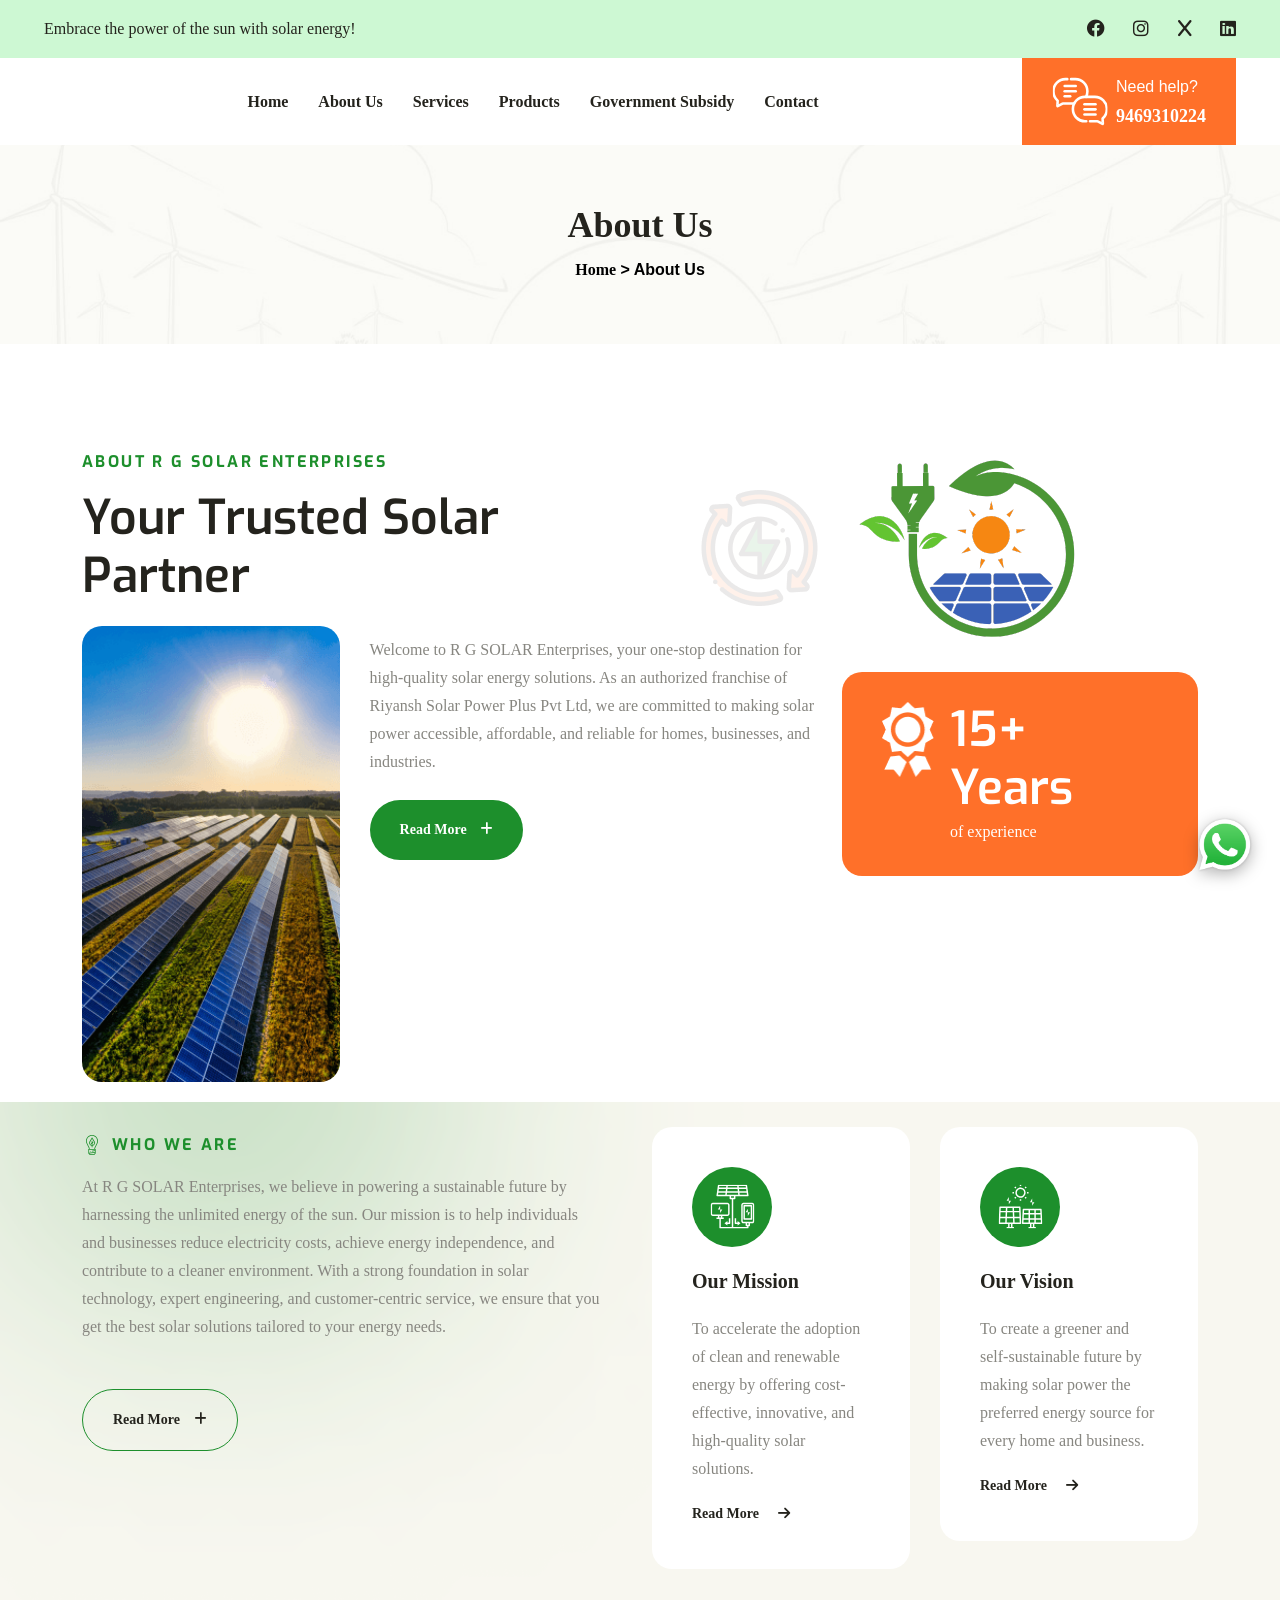
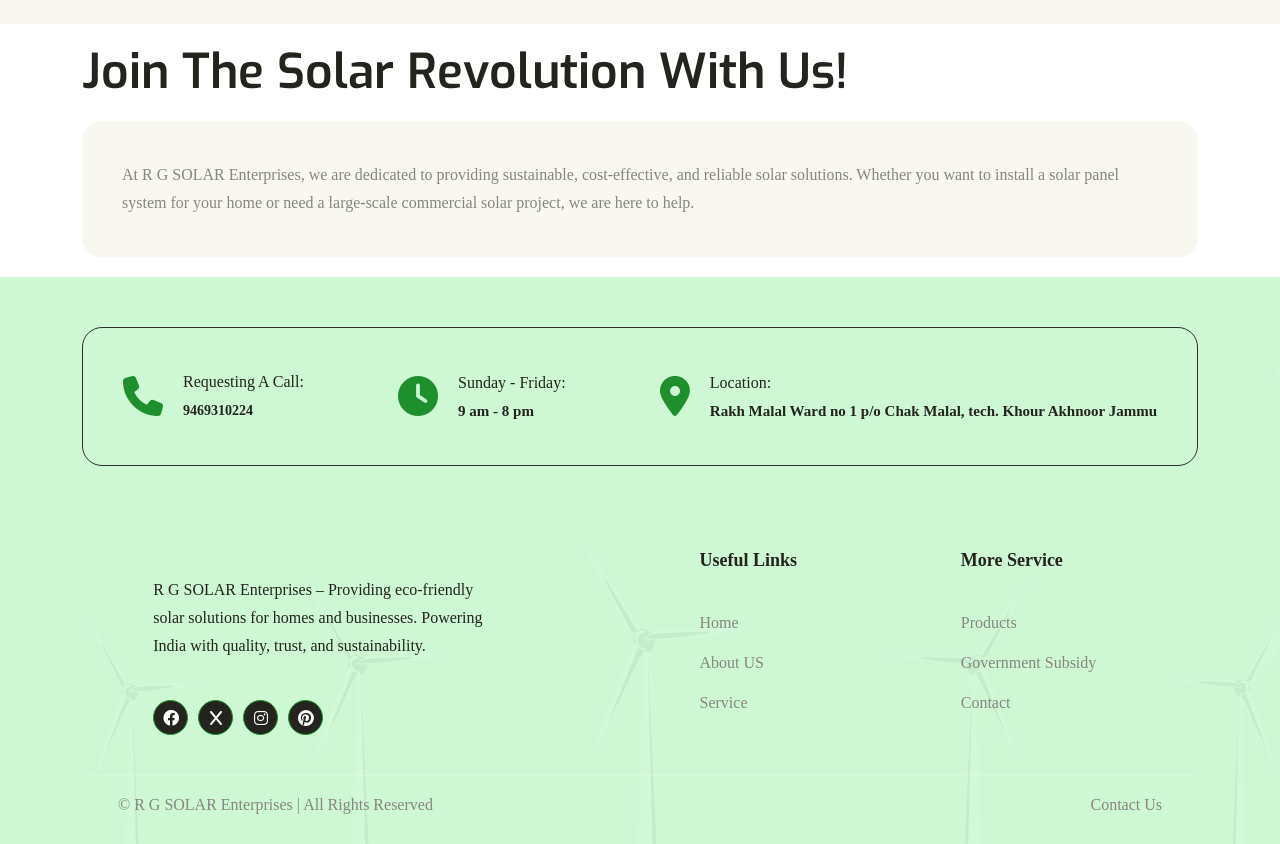
==== commit 4bd0469e: "Replace all BHAVESH SOLAR energy with R G SOLAR Enterprises across all pages" ====
--- a/about-us.html
+++ b/about-us.html
@@ -38,7 +38,7 @@
     <meta charset="UTF-8" />
     <meta name="viewport" content="width=device-width, initial-scale=1.0" />
     <!-- Page Title -->
-    <title>JK Solar - BHAVESH SOLAR energy</title>
+    <title>JK Solar - R G SOLAR Enterprises</title>
     <!-- Favicon -->
     <link rel="shortcut icon" href="assets/images/favicon.html" />
 
@@ -289,7 +289,7 @@
             <div class="row justify-content-between">
                 <div class="col-12 col-lg-8">
                     <div class="srex-section__head wow ud-fade-in-up" data-wow-delay="200ms">
-                        <h5 class="srex-section__head__badge">About BHAVESH SOLAR energy</h5>
+                        <h5 class="srex-section__head__badge">About R G SOLAR Enterprises</h5>
                         <div class="d-flex align-content-center gap-5">
                             <h2 class="srex-section__head__title">
                                 Your Trusted Solar Partner
@@ -303,7 +303,7 @@
                         </div>
                         <div class="srex-about-us-two__left-content__right wow ud-fade-in-up" data-wow-delay="200ms">
                             <p>
-                                Welcome to BHAVESH SOLAR energy, your one-stop destination for high-quality solar energy solutions. As an authorized franchise of Riyansh Solar Power Plus Pvt Ltd, we are committed to making solar power accessible, affordable, and reliable for homes, businesses,
+                                Welcome to R G SOLAR Enterprises, your one-stop destination for high-quality solar energy solutions. As an authorized franchise of Riyansh Solar Power Plus Pvt Ltd, we are committed to making solar power accessible, affordable, and reliable for homes, businesses,
                                 and industries.
                             </p>
                             <!-- <div class="srex-icon-list mt-3">
@@ -358,7 +358,7 @@
 									energy!
 								</h2> -->
                             <p class="mb-5 wow ud-fade-in-up" data-wow-delay="200ms">
-                                At BHAVESH SOLAR energy, we believe in powering a sustainable future by harnessing the unlimited energy of the sun. Our mission is to help individuals and businesses reduce electricity costs, achieve energy independence, and contribute to a cleaner environment.
+                                At R G SOLAR Enterprises, we believe in powering a sustainable future by harnessing the unlimited energy of the sun. Our mission is to help individuals and businesses reduce electricity costs, achieve energy independence, and contribute to a cleaner environment.
                                 With a strong foundation in solar technology, expert engineering, and customer-centric service, we ensure that you get the best solar solutions tailored to your energy needs.
                             </p>
                             <a href="#" class="srex-btn srex-btn--outline wow ud-fade-in-up" data-wow-delay="200ms">
@@ -418,7 +418,7 @@
             Join the Solar Revolution with Us!
         </h2>
         <p class="srex-info-box__item wow ud-fade-in-up srex-service-text">
-            At BHAVESH SOLAR energy, we are dedicated to providing sustainable, cost-effective, and reliable solar solutions. Whether you want to install a solar panel system for your home or need a large-scale commercial solar project, we are here to help.
+            At R G SOLAR Enterprises, we are dedicated to providing sustainable, cost-effective, and reliable solar solutions. Whether you want to install a solar panel system for your home or need a large-scale commercial solar project, we are here to help.
         </p>
     </div>
     <!-- Features End -->
@@ -475,7 +475,7 @@
                     <div class="col-12 col-lg-5 col-md-6">
                         <div class="srex-footer-two__links__logo">
                             <!-- <img src="assets/images/img4.png" alt="Logo"> -->
-                            <p class="srex-footer-two__links__logo__text">BHAVESH SOLAR energy – Providing eco-friendly solar solutions for homes and businesses. Powering India with quality, trust, and sustainability.</p>
+                            <p class="srex-footer-two__links__logo__text">R G SOLAR Enterprises – Providing eco-friendly solar solutions for homes and businesses. Powering India with quality, trust, and sustainability.</p>
                             <ul class="srex-footer-two__links__social_links">
                                 <li><i class="fa-brands fa-facebook"></i></li>
                                 <li><i class="fa-brands fa-x"></i></li>
@@ -531,7 +531,7 @@
                 <div class="row mx-4">
                     <div class="col-12 col-md-6">
                         <p>
-                            &copy; BHAVESH SOLAR energy | All Rights Reserved
+                            &copy; R G SOLAR Enterprises | All Rights Reserved
                         </p>
                     </div>
                     <div class="col-12 col-md-6">
